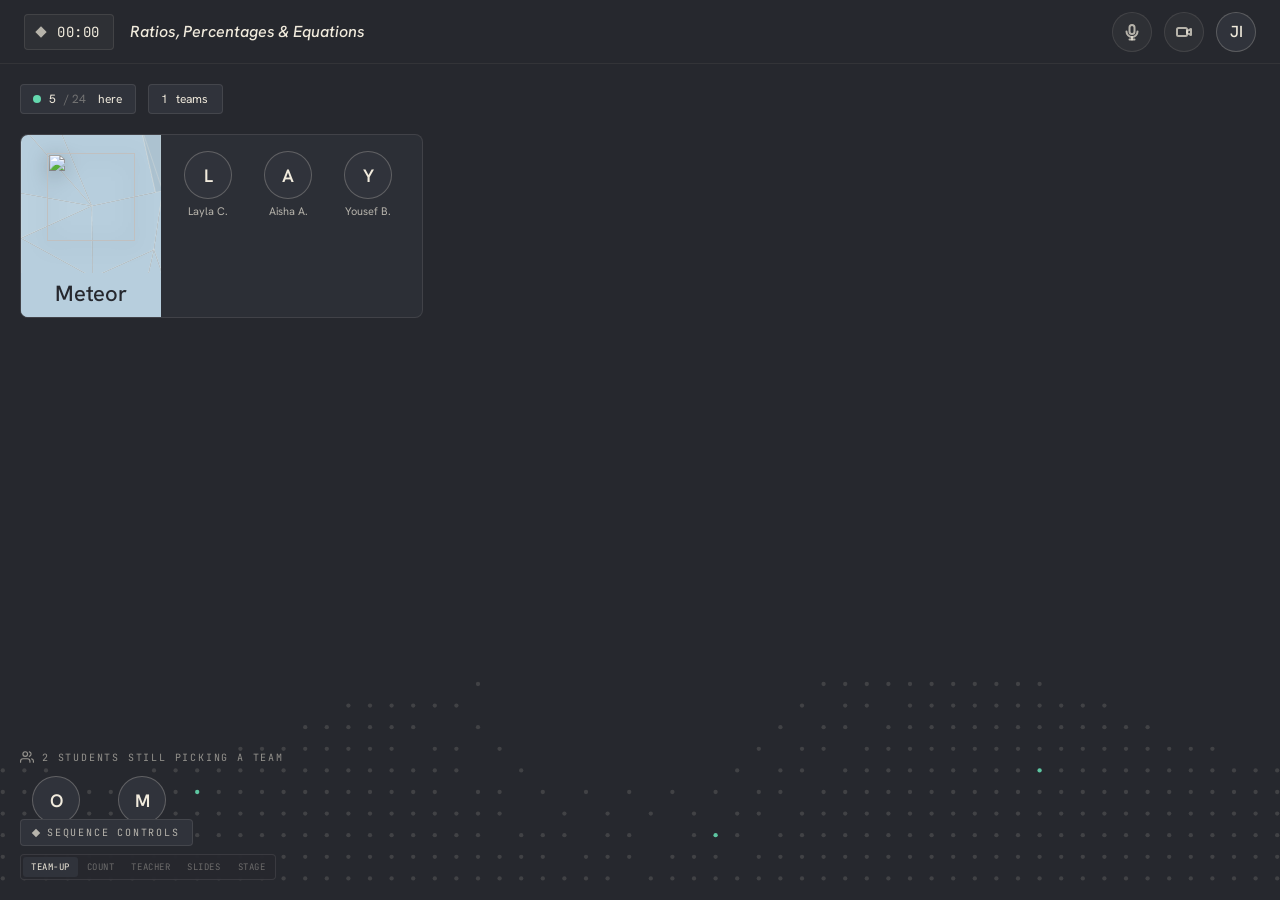
==== presenter-opening.html @ 03dff923 "Integrate Ji's presenter-opening prototype, fill frames with line-plan wireframes, trim to direction" ====
<!doctype html>
<html lang="en">
<head>
<meta charset="utf-8" />
<meta name="viewport" content="width=device-width,initial-scale=1" />
<title>Presenter Opening — The Empty Quarter</title>
<link rel="preconnect" href="https://fonts.googleapis.com">
<link rel="preconnect" href="https://fonts.gstatic.com" crossorigin>
<link href="https://fonts.googleapis.com/css2?family=Hanken+Grotesk:wght@300;400;500;600;700&family=JetBrains+Mono:wght@400;500;600&family=IBM+Plex+Sans+Arabic:wght@300;400;500;600&display=swap" rel="stylesheet">
<style>
  /* ──────────────────────────────────────────────────────────────────────
     CONTROL ATTRIBUTES — set on .app, all switchable via the control panel.

     SEQUENCE
       data-countdown   = mission | cinema | sands
       data-phase       = teamup | countdown | teacher | slides | stage
                          (teamup is the opener — once everyone has joined
                           it auto-advances to countdown after ~3.5s.
                           stage is opt-in only.)
       data-mode        = team | solo  (solo parked for now — no control;
                          attribute + code path retained)
       data-card-layout = row | stacked  (team card: icon+name on the left
                                          with members right-grid, or icon+name
                                          on top with members flex-wrapped below)
       data-duration    = 5 | 10 | 15   (countdown seconds)
       data-teacher-hold= 2 | 3 | 5     (seconds the teacher-solo is held —
                          fixed at the attribute default; control removed)
       data-sound       = on | off  (synthesized countdown ticks + arrival
                          chime — no audio assets)
       data-slide       = tag | band  (slide cover style — Figma 15868:748
                          corner-tag vs 15931:32630 saffron side band)
       data-card-style  = plain | crest  (team-up card: original sidebar vs
                          facet-banner crest in the team's family color)

     BACKGROUND — The Empty Quarter landscape directions (V2.2)
       data-bg-landscape= off | quiet | mural | pins
                          quiet — canonical ridge terrain, stroke-only cream
                                  on ink (the quiet line voice; Register's
                                  resolved countdown ground)
                          mural — the filled terrain artwork ramp, held to a
                                  low horizon band and dimmed
                          pins  — Pinboard horizon: a bounded pin field with
                                  the facade dissolve under center stage
       data-bg-khatam   = off | on  (single ceremonial ornament behind the
                          countdown numeral — rotates at 150s / 210s counter)
     ────────────────────────────────────────────────────────────────────── */

  /* ───── The Empty Quarter tokens — V2.2 (empty-quarter-visual-style_3) ───── */
  :root {
    /* ink surfaces — the presenter is always ink: the one dark, luminous
       object in a warm room */
    --bg: #26282E;          /* ink */
    --bg-sunken: #1F2126;
    --bg-raised: #2C2F36;   /* ink-2 */
    --bg-overlay: #30333B;  /* ink-3 */
    --paper-100: #F1EBDD;   /* plaster — reading surface */
    --fg: rgba(241, 235, 221, 1);          /* cream */
    --fg-muted: rgba(241, 235, 221, 0.70);
    --fg-subtle: rgba(241, 235, 221, 0.55);
    --fg-faint: rgba(241, 235, 221, 0.35);
    --border: rgba(241, 235, 221, 0.10);
    --border-strong: rgba(241, 235, 221, 0.22);
    --divider: rgba(241, 235, 221, 0.06);
    --hover-overlay: rgba(241, 235, 221, 0.04);
    --active-overlay: rgba(241, 235, 221, 0.08);
    /* semantic roles — per-surface stops (this file lives on ink) */
    --accent: #64D8AE;                       /* Action · Live — the only button color */
    --water: #7C99B4;                        /* Water · Progression — path travelled, current position */
    --teal: #5E8C7F;                         /* Intelligence — the intelligent layer speaking */
    --purple: #9D8CFF;                       /* AI voice — the tutor only */
    --signal: #BC5A37;                       /* terracotta — voice & hero surface */
    --signal-bright: #E8663A;                /* Heat · Signal (ember on ink) — the now-node */
    --signal-soft: rgba(232, 102, 58, 0.18);
    --signal-glow: rgba(232, 102, 58, 0.45);
    --danger: #c55a4e;
    --danger-soft: rgba(197, 90, 78, 0.10);
    --danger-border: rgba(197, 90, 78, 0.40);
    /* clay artwork ramp — pattern-intrinsic, used by the sands numeral */
    --sand-300: #CB7A50;
    --sand-200: #D2A47A;
    --sand-100: #DDC09A;
    --sp-2: 8px; --sp-3: 12px; --sp-4: 16px; --sp-5: 20px;
    --sp-6: 24px; --sp-7: 32px; --sp-8: 40px;
    --r-2: 4px; --r-3: 6px; --r-4: 8px; --r-pill: 999px;
    --font-sans: 'Hanken Grotesk', system-ui, sans-serif;
    --font-serif: 'Hanken Grotesk', system-ui, sans-serif;
    --font-mono: 'JetBrains Mono', ui-monospace, monospace;
    --font-arabic: 'IBM Plex Sans Arabic', sans-serif;
  }
  * { box-sizing: border-box; }
  html, body { height: 100%; }
  body {
    margin: 0; font-family: var(--font-sans);
    color: var(--fg); background: var(--bg-sunken);
    -webkit-font-smoothing: antialiased; overflow: hidden;
  }

  /* ───── App shell ───── */
  .app {
    height: 100vh;
    background: var(--bg);
    position: relative; overflow: hidden;
    display: grid; grid-template-rows: 64px 1fr;
  }

  /* ──────────────────────────────────────────────────────────────────────
     BACKDROP — The Empty Quarter terrain. Three proposed directions:
       quiet — canonical ridge terrain in the quiet line voice (stroke-only
               cream on ink). The Register's resolved countdown ground.
       mural — the filled terrain artwork ramp (cream → deep rust), held to
               a low horizon band and dimmed so content leads.
       pins  — Pinboard horizon: the dune silhouette drawn in pins, thinned
               under center stage by the facade dissolve (parity rings —
               no opacity fades, ever).
     All three obey the plateau rule: the bottom edge settles to an
     unbroken plane. Painted once by JS from the canonical algorithms.
     ────────────────────────────────────────────────────────────────────── */
  .terrain {
    position: absolute; left: 0; right: 0; bottom: 0;
    pointer-events: none; z-index: 0;
    display: none;
    transition: opacity 600ms ease;
  }
  .terrain svg { display: block; width: 100%; height: 100%; }
  .terrain--quiet { height: 42vh; opacity: 0.9; }
  .terrain--mural { height: 26vh; opacity: 0.55; }
  .terrain--pins  { height: 30vh; opacity: 0.9; }
  .app[data-bg-landscape="quiet"] .terrain--quiet,
  .app[data-bg-landscape="mural"] .terrain--mural,
  .app[data-bg-landscape="pins"]  .terrain--pins { display: block; }

  /* ── Khatam — the single ceremonial ornament ──
     Centered behind the countdown numeral. Ceremony is glacial: 150s per
     revolution, inner ring counter-rotating at 210s. At that speed it
     doesn't spin — it lives. Countdown phase only; never wallpaper.
     Mission keeps its own instrument ring, so the Khatam yields there. */
  .khatam {
    position: absolute; left: 50%; top: 50%;
    width: 88vh; height: 88vh;
    margin: -44vh 0 0 -44vh;
    pointer-events: none; z-index: 2;
    opacity: 0;
    transition: opacity 900ms ease;
  }
  .app[data-bg-khatam="off"] .khatam,
  .app[data-countdown="mission"] .khatam { display: none; }
  .app[data-bg-khatam="on"][data-phase="countdown"] .khatam { opacity: 1; }
  /* sands → teacher: the Khatam stays up while the numeral dissolves, so
     the ceremony frames the teacher's arrival before fading with slides */
  .app[data-bg-khatam="on"][data-countdown="sands"][data-phase="teacher"] .khatam { opacity: 1; }
  .khatam__outer, .khatam__inner {
    position: absolute; inset: 0;
    transform-origin: 50% 50%;
  }
  .khatam__outer { animation: khatam-turn 150s linear infinite; }
  .khatam__inner { animation: khatam-turn-ccw 210s linear infinite; }
  @keyframes khatam-turn     { from { transform: rotate(0deg); } to { transform: rotate(360deg); } }
  @keyframes khatam-turn-ccw { from { transform: rotate(0deg); } to { transform: rotate(-360deg); } }

  /* Terrain competes with the chat for attention in the slides phase —
     fade it out so the messages stay legible. */
  .app[data-phase="slides"] .terrain { opacity: 0; }

  /* ──────────────────────────────────────────────────────────────────────
     TOPBAR — appears only in the slides phase
     ────────────────────────────────────────────────────────────────────── */
  .topbar {
    position: relative; z-index: 4;
    display: flex; align-items: center; justify-content: space-between;
    padding: 0 var(--sp-6);
    border-bottom: 1px solid var(--divider);
    opacity: 0; pointer-events: none;
    transition: opacity 600ms ease 200ms;
  }
  .app[data-phase="slides"] .topbar { opacity: 1; pointer-events: auto; }
  .session-meta { display: flex; align-items: center; gap: var(--sp-4); }
  .time {
    display: flex; align-items: center; gap: var(--sp-3);
    padding: var(--sp-2) var(--sp-3);
    border: 1px solid var(--border); border-radius: var(--r-2);
    background: var(--hover-overlay);
  }
  .time__diamond {
    width: 8px; height: 8px; background: var(--fg-muted);
    transform: rotate(45deg);
  }
  .time__value {
    font-family: var(--font-mono); font-size: 14px; letter-spacing: 0.04em;
    color: var(--fg); font-variant-numeric: tabular-nums; min-width: 44px;
  }
  .session-title {
    font-family: var(--font-serif); font-size: 16px; font-weight: 500;
    color: var(--fg-muted); letter-spacing: -0.005em;
  }
  .session-title em { font-style: italic; color: var(--fg); margin-right: 4px; }
  .me-avatar {
    width: 40px; height: 40px; border-radius: 50%;
    background: var(--bg-overlay); display: inline-flex;
    align-items: center; justify-content: center;
    color: var(--fg); font-family: var(--font-serif);
    font-weight: 500; font-size: 16px;
    border: 1px solid var(--border-strong);
  }

  /* Top-right controls cluster — mic, cam, avatar */
  .controls { display: flex; align-items: center; gap: var(--sp-3); }
  .icon-btn {
    width: 40px; height: 40px;
    border-radius: var(--r-pill);
    border: 1px solid var(--border);
    background: var(--hover-overlay);
    color: var(--fg-muted);
    display: inline-flex; align-items: center; justify-content: center;
    cursor: pointer;
    transition: background 120ms ease, color 120ms ease,
                border-color 120ms ease, transform 120ms ease;
    position: relative;
  }
  .icon-btn:hover {
    background: var(--active-overlay);
    color: var(--fg);
    border-color: var(--border-strong);
  }
  .icon-btn:active { transform: translateY(0.5px); }
  /* Pressed = muted/camera-off — switch to danger palette and reveal the
     diagonal "strike" line drawn through the icon. */
  .icon-btn[aria-pressed="true"] {
    background: var(--signal-soft);
    border-color: rgba(232, 102, 58, 0.4);
    color: var(--signal-bright);
  }
  .icon-btn[aria-pressed="true"] .strike { display: block; }
  .strike { display: none; }

  /* ───── Main ───── */
  .main {
    position: relative; z-index: 3;
    min-height: 0; padding: var(--sp-5);
    display: flex; align-items: center; justify-content: center;
  }

  /* ──────────────────────────────────────────────────────────────────────
     COUNTDOWN — shared shell. Per-style sections show only when matching.
     ────────────────────────────────────────────────────────────────────── */
  .countdown {
    position: absolute; inset: 0; z-index: 3;
    display: none; /* enabled per style below */
    align-items: center; justify-content: center;
    transition: opacity 800ms ease, transform 800ms cubic-bezier(.4,0,.2,1);
  }
  .app[data-countdown="mission"]    .countdown.cd-mission,
  .app[data-countdown="cinema"]     .countdown.cd-cinema,
  .app[data-countdown="sands"]      .countdown.cd-sands {
    display: flex;
  }
  /* hide countdown layer entirely once we're past it */
  .app[data-phase="teacher"] .countdown,
  .app[data-phase="slides"] .countdown {
    opacity: 0; transform: scale(0.94); pointer-events: none;
  }

  /* ─── B · MISSION CONTROL ─── */
  .cd-mission { /* container is flex/center via base */ }
  .mc-strip {
    position: absolute; top: var(--sp-7); left: 50%;
    transform: translateX(-50%);
    display: flex; align-items: center; gap: 12px;
    padding: 8px 16px;
    border: 1px solid var(--border);
    border-radius: var(--r-2);
    background: rgba(38,40,46,0.6);
    color: var(--fg-muted);
  }
  .mc-strip__dot {
    width: 6px; height: 6px; border-radius: 50%;
    background: var(--accent);   /* Action · Live — the session is on air */
    box-shadow: 0 0 8px rgba(100, 216, 174, 0.35);
    animation: dot-pulse 1.4s ease-in-out infinite;
  }
  @keyframes dot-pulse { 0%,100% { opacity:.6 } 50% { opacity:1 } }
  /* Session title inside the strip — matches the slides-topbar style so
     identity reads the same in both moments. */
  .mc-strip__title {
    font-family: var(--font-serif);
    font-size: 14px; font-weight: 500;
    color: var(--fg-muted);
    letter-spacing: 0;
  }
  .mc-strip__title em {
    font-style: italic;
    color: var(--fg);
    margin-right: 4px;
  }
  .mc-ring-wrap { position: relative; width: 380px; height: 380px; }
  .mc-ring-bg, .mc-ring-fg { position: absolute; inset: 0; transform: rotate(-90deg); }
  .mc-ring-bg circle { fill: none; stroke: var(--border-strong); stroke-width: 1; }
  .mc-ring-fg circle {
    /* Water owns progression — the currency of ground covered */
    fill: none; stroke: var(--water);
    stroke-width: 1.5; stroke-linecap: butt;
    filter: drop-shadow(0 0 4px rgba(124, 153, 180, 0.35));
    transition: stroke-dashoffset 1s linear;
  }
  .mc-ticks { position: absolute; inset: 0; }
  .mc-ticks line { stroke: var(--fg-faint); stroke-width: 1; }
  .mc-ticks line.is-lit { stroke: var(--water); filter: drop-shadow(0 0 3px rgba(124, 153, 180, 0.35)); }
  .mc-number {
    position: absolute; inset: 0;
    display: flex; flex-direction: column;
    align-items: center; justify-content: center;
  }
  .mc-number__digit {
    /* Display type is heavy — painted-on-the-wall weight, cropped tight */
    font-family: var(--font-sans); font-weight: 800;
    font-size: 150px; line-height: 1;
    color: var(--fg); font-variant-numeric: tabular-nums;
    letter-spacing: -0.04em;
  }
  .mc-number__digit.is-ticking { animation: mc-flick 220ms ease-out; }
  /* Ticks settle (§07): the digit arrives at scale .94 → 1 with a soft
     ease — weight landing, not bouncing. */
  @keyframes mc-flick {
    0%   { opacity: 0.35; transform: scale(0.94); }
    100% { opacity: 1;    transform: scale(1); }
  }
  .mc-number__unit {
    font-family: var(--font-mono); font-size: 11px;
    letter-spacing: 0.32em; text-transform: uppercase;
    color: var(--fg-subtle); margin-top: 8px;
  }
  .mc-readout {
    position: absolute;
    font-family: var(--font-mono); font-size: 11px;
    letter-spacing: 0.20em; text-transform: uppercase;
    color: var(--fg-faint);
    display: flex; flex-direction: column; gap: 6px;
  }
  .mc-readout__value { color: var(--fg-muted); }
  .mc-readout--tl { top: 90px; left: 56px; }
  .mc-readout--tr { top: 90px; right: 56px; text-align: right; align-items: flex-end; }
  .mc-readout--bl { bottom: 56px; left: 56px; }
  .mc-readout--br { bottom: 56px; right: 56px; text-align: right; align-items: flex-end; }
  .mc-cross {
    position: absolute; inset: 0; pointer-events: none;
    background-image:
      linear-gradient(to right, transparent calc(50% - 0.5px), rgba(241,235,221,0.04) calc(50% - 0.5px), rgba(241,235,221,0.04) calc(50% + 0.5px), transparent calc(50% + 0.5px)),
      linear-gradient(to bottom, transparent calc(50% - 0.5px), rgba(241,235,221,0.04) calc(50% - 0.5px), rgba(241,235,221,0.04) calc(50% + 0.5px), transparent calc(50% + 0.5px));
  }
  .mc-scanlines {
    position: absolute; inset: 0; pointer-events: none;
    background-image: repeating-linear-gradient(
      to bottom, transparent 0, transparent 2px,
      rgba(241,235,221,0.018) 2px, rgba(241,235,221,0.018) 3px);
  }

  /* ─── C · CINEMATIC ─── */
  .cd-cinema { /* base */ }

  /* Label sits at the top of the viewport, above the giant numeric.
     Position: absolute keeps it from displacing the centered .cin-stage.
     Larger type than the Sands labels because the cinema mode has
     dimmed everything else — the eye needs a bigger anchor up top. */
  .cin-label {
    position: absolute; top: 11vh; left: 50%;
    transform: translateX(-50%);
    display: flex; flex-direction: column; align-items: center; gap: 14px;
    z-index: 4;
    pointer-events: none;
    text-align: center;
  }
  .cin-label__ar {
    font-family: var(--font-arabic);
    font-size: 30px; font-weight: 600;
    color: var(--fg-muted);
    direction: rtl;
    letter-spacing: 0;
    text-shadow: 0 0 32px rgba(241,235,221,0.18);
  }
  .cin-label__en {
    font-family: var(--font-mono);
    font-size: 14px; font-weight: 400;
    text-transform: uppercase;
    letter-spacing: 0.4em;
    color: var(--fg-subtle);
    /* trim trailing letter-spacing so the centering reads true */
    padding-left: 0.4em;
  }

  .cin-stage {
    position: relative;
    width: 60vh; height: 60vh;
    display: flex; align-items: center; justify-content: center;
  }
  .cin-digit {
    position: absolute;
    /* Display type is heavy (700–800), cropped tight. Cream, not heat —
       the warmth belongs to the terrain behind it. */
    font-family: var(--font-sans); font-weight: 800;
    font-size: 52vh; line-height: 1;
    color: var(--fg);  /* warm cream on ink */
    font-variant-numeric: tabular-nums;
    letter-spacing: -0.03em;
    text-shadow: 0 0 48px rgba(241,235,221,0.16);
    will-change: transform, opacity;
  }
  /* Outgoing exits faster than incoming arrives, so the new digit doesn't
     fight the ghost of the previous one. Outgoing clears in ~280ms; the
     entering digit takes ~800ms to fully bloom in. */
  .cin-digit.is-entering { animation: cin-in 800ms cubic-bezier(.16, .8, .24, 1) backwards; }
  .cin-digit.is-leaving  { animation: cin-out 280ms cubic-bezier(.4, 0, .8, .4) forwards; }
  /* Ticks settle (§07): .94 → 1 with a soft ease — weight landing, not
     bouncing. Hold invisible for the first 18% so the outgoing digit has
     time to drop out cleanly. */
  @keyframes cin-in {
    0%   { opacity: 0; transform: scale(0.94); }
    18%  { opacity: 0; }
    60%  { opacity: 1; }
    100% { opacity: 1; transform: scale(1); }
  }
  @keyframes cin-out {
    0%   { opacity: 1; transform: scale(1); }
    100% { opacity: 0; transform: scale(1.03); filter: blur(2px); }
  }
  .cin-underline {
    position: absolute; bottom: 8vh; left: 50%;
    transform: translateX(-50%);
    width: 56px; height: 2px;
    background: rgba(241,235,221,0.75);
    box-shadow: 0 0 16px rgba(241,235,221,0.25);
    opacity: 0;
    animation: under-in 900ms ease 400ms forwards;
  }
  @keyframes under-in {
    from { opacity: 0; width: 0; }
    to   { opacity: 1; width: 56px; }
  }
  .cin-horizon {
    position: absolute;
    left: 50%; bottom: 18vh; transform: translateX(-50%);
    width: 12%; height: 1px;
    background: linear-gradient(to right,
      transparent 0%, rgba(241,235,221,0.5) 50%, transparent 100%);
    box-shadow: 0 0 24px rgba(241,235,221,0.2);
    opacity: 0;
  }
  /* Vignette + dimmed backdrop active only in cinematic mode */
  .vignette {
    position: absolute; inset: 0; z-index: 2; pointer-events: none;
    background: radial-gradient(ellipse at center,
      transparent 30%, rgba(31, 33, 38, 0.45) 65%, rgba(31, 33, 38, 0.85) 100%);
    opacity: 0; transition: opacity 800ms ease;
  }
  /* Countdown dimming — the numeral must never fight a bright landscape.
     The quiet line terrain IS the resolved countdown ground (Register),
     so it holds; the louder directions step back. */
  .app[data-phase="countdown"] .vignette        { opacity: 1; }
  .app[data-phase="countdown"] .terrain--mural  { opacity: 0.3; }
  /* pinboard is never faded — pins are full-strength or absent; the
     vignette alone quiets the field during the countdown */
  /* The faint horizon shimmer is a cinema-only flourish, so keep its
     reveal scoped to the cinema style. */
  .app[data-countdown="cinema"][data-phase="countdown"] .cin-horizon { opacity: 1; }

  /* ─── D · DRIFTING SANDS ─── */
  .cd-sands { flex-direction: column; gap: var(--sp-6); }
  .sands-label { display: flex; flex-direction: column; align-items: center; gap: 6px; }
  .sands-label__ar {
    font-family: var(--font-arabic); font-size: 18px; font-weight: 600;
    color: var(--sand-200); direction: rtl;
    text-shadow: 0 0 16px rgba(210,164,122,0.3);
  }
  .sands-label__en {
    font-family: var(--font-mono); font-size: 11px;
    letter-spacing: 0.32em; text-transform: uppercase; color: var(--fg-faint);
  }
  .sands-numeral {
    position: relative;
    width: 520px; height: 420px;
    display: flex; align-items: center; justify-content: center;
  }
  .sands-numeral svg {
    position: absolute; inset: 0;
    width: 100%; height: 100%;
    overflow: visible;
  }
  .sands-numeral text {
    font-family: var(--font-serif); font-weight: 800;
    font-size: 350px;
    fill: url(#sand-fill);
    filter: url(#sand-grain);
    text-anchor: middle; dominant-baseline: central;
    letter-spacing: -0.04em;
  }
  .sands-numeral::before {
    content: '';
    position: absolute; inset: -80px;
    border-radius: 50%;
    background: radial-gradient(circle,
      rgba(210,164,122,0.22) 0%, rgba(203,122,80,0.10) 35%, transparent 70%);
    pointer-events: none;
    animation: sands-halo 5s ease-in-out infinite;
  }
  @keyframes sands-halo {
    0%,100% { opacity: 0.65; transform: scale(0.96); }
    50%     { opacity: 1;   transform: scale(1.04); }
  }
  .sands-numeral .num-in,
  .sands-numeral .num-out {
    transition: transform 700ms cubic-bezier(.16,.8,.24,1),
                opacity 700ms ease, filter 700ms ease;
  }
  .sands-numeral .num-out {
    transform: translateX(60px) scale(1.05);
    opacity: 0;
    filter: blur(8px) saturate(1.2);
  }
  .sands-numeral .num-in.is-incoming {
    transform: translateX(-60px) scale(0.95);
    opacity: 0;
    filter: blur(8px) saturate(0.8);
  }
  .sands-streaks { display: flex; flex-direction: column; gap: 8px; align-items: center; }
  .sands-streak {
    width: 0; height: 1px;
    background: linear-gradient(to right,
      transparent 0%, rgba(210,164,122,0.5) 30%, rgba(241,235,221,0.8) 50%,
      rgba(210,164,122,0.5) 70%, transparent 100%);
    transition: width 600ms cubic-bezier(.2,.7,.3,1), opacity 600ms ease;
  }
  .sands-streak.is-active { opacity: 1; }
  .sands-streak[data-row="0"].is-active { width: 220px; }
  .sands-streak[data-row="1"].is-active { width: 160px; opacity: 0.6; }
  .sands-streak[data-row="2"].is-active { width: 100px; opacity: 0.35; }
  /* Route grammar: diamond = waypoint; fill is a state, never a style.
     The route is drawn in water and only water; green appears exactly
     once — at arrival. */
  .sands-marks { display: flex; gap: 14px; margin-top: 6px; }
  .sands-mark {
    width: 7px; height: 7px;
    transform: rotate(45deg);
    background: transparent;
    border: 1px solid rgba(241,235,221,0.35);
    transition: background 320ms ease, border-color 320ms ease;
  }
  .sands-mark.is-filled {
    background: var(--water);
    border-color: var(--water);
  }
  .sands-mark.is-arrival {
    background: var(--accent);
    border-color: var(--accent);
  }
  /* Ambient grain canvas — visible only in sands mode */
  .grain-canvas {
    position: absolute; inset: 0; z-index: 1;
    pointer-events: none;
    opacity: 0; transition: opacity 600ms ease;
  }
  .app[data-countdown="sands"][data-phase="countdown"] .grain-canvas { opacity: 1; }

  /* ──────────────────────────────────────────────────────────────────────
     TEACHER SOLO — same across all styles
     ────────────────────────────────────────────────────────────────────── */
  .teacher-solo {
    /* Lift --size up so .teacher-label can reference it for absolute
       positioning below the circle. */
    --size: 380px;
    position: absolute; inset: 0; z-index: 2;
    display: flex;
    align-items: center; justify-content: center;
    /* Previously: flex-direction: column; gap: var(--sp-7);
       That centered the WHOLE column (circle + gap + label) as a unit,
       which put the circle's center ~37px above viewport center. Mission's
       ring sits exactly at viewport center, so the morph had a visible
       jump. Now the circle is the only flex item being centered;
       the label is absolutely positioned below it (see .teacher-label). */
    opacity: 0; transform: scale(0.88);
    transition: opacity 700ms cubic-bezier(.4,0,.2,1),
                transform 900ms cubic-bezier(.34,1.56,.64,1);
    pointer-events: none;
  }
  .app[data-phase="teacher"] .teacher-solo {
    opacity: 1; transform: scale(1); pointer-events: auto;
  }
  .app[data-phase="slides"] .teacher-solo {
    opacity: 0; transform: scale(1.05);
  }
  .teacher-circle {
    /* --size now cascades from .teacher-solo so .teacher-label can use it. */
    position: relative;
    width: var(--size); height: var(--size);
    border-radius: 50%;
    background-image: url('assets/teacher-ali.jpg.png');
    background-size: cover; background-position: center;
    box-shadow: 0 0 0 1.5px rgba(241,235,221,0.20),
                0 12px 32px rgba(0,0,0,0.45),
                0 0 80px rgba(100,216,174,0.10);
  }
  .teacher-circle::before {
    content: '';
    position: absolute; inset: -8px;
    border-radius: 50%;
    border: 1.5px solid rgba(100,216,174,0.5);
    box-shadow: 0 0 28px rgba(100,216,174,0.25);
    animation: rim-breath 3s ease-in-out infinite;
  }
  @keyframes rim-breath {
    0%,100% { transform: scale(0.985); opacity: 0.85; }
    50%     { transform: scale(1.02);  opacity: 1; }
  }
  /* Anchored to viewport center + circle radius + 32px gap so the label
     always sits directly below the circle, regardless of label height.
     This keeps the circle itself precisely at viewport center for the
     mission morph. */
  .teacher-label {
    position: absolute;
    left: 50%;
    top: calc(50% + var(--size) / 2 + 32px);
    transform: translateX(-50%);
    display: flex; flex-direction: column;
    align-items: center; gap: 4px;
  }
  .teacher-label__name {
    font-family: var(--font-serif); font-size: 30px; font-weight: 500;
    color: var(--fg); letter-spacing: -0.015em;
  }
  .teacher-label__sub {
    font-family: var(--font-mono); font-size: 11px;
    letter-spacing: 0.28em; text-transform: uppercase;
    color: var(--fg-subtle);
  }

  /* ── Sands morph — the countdown layer holds at scale 1 while the
     numeral blurs up and out exactly where the teacher circle lands;
     label, streaks and marks drop away faster. With the Khatam holding
     (above), the handoff reads as one continuous ceremony. ── */
  .app[data-countdown="sands"][data-phase="teacher"] .countdown {
    transform: scale(1);
  }
  .app[data-countdown="sands"][data-phase="teacher"] .sands-numeral svg {
    opacity: 0;
    transform: scale(1.12);
    filter: blur(10px);
    transition: opacity 420ms ease, transform 700ms ease, filter 700ms ease;
  }
  .app[data-countdown="sands"][data-phase="teacher"] .sands-numeral::before {
    opacity: 0;
    transition: opacity 500ms ease;
  }
  .app[data-countdown="sands"][data-phase="teacher"] .sands-label,
  .app[data-countdown="sands"][data-phase="teacher"] .sands-streaks,
  .app[data-countdown="sands"][data-phase="teacher"] .sands-marks {
    opacity: 0;
    transition: opacity 350ms ease;
  }

  /* ──────────────────────────────────────────────────────────────────────
     COUNTDOWN → TEACHER MORPH  (mission only)

     The other variants (cinema, sands) have no ring geometry to hand
     off to the teacher circle, so they keep the default crossfade —
     countdown scales down to 0.94, teacher scales up from 0.88.

     Mission renders a circle in the same position as the teacher circle.
     The morph keeps that circle "in place" through the transition:
     instead of the countdown shrinking and the teacher growing past it,
     the countdown's ring brightens to green (arrival — the route grammar
     completing), its decorations drift outward and dissolve, and the
     teacher circle enters at a scale matching the ring so the outline
     appears continuous across the handoff.

     Timing is ~800ms total, matching the existing transition contract so
     no JS scheduling needs to change.
     ────────────────────────────────────────────────────────────────────── */

  /* Override: don't shrink mission as it exits — the ring stays put
     while its contents disperse. */
  .app[data-countdown="mission"][data-phase="teacher"] .countdown {
    transform: scale(1);  /* override the default scale(0.94) shrink */
  }

  /* ── Mission morph ── */
  /* Decorations (corner readouts, strip, cross, scanlines, ticks) drift
     outward and fade faster than the parent's 800ms. */
  .app[data-countdown="mission"][data-phase="teacher"] .mc-readout,
  .app[data-countdown="mission"][data-phase="teacher"] .mc-strip,
  .app[data-countdown="mission"][data-phase="teacher"] .mc-cross,
  .app[data-countdown="mission"][data-phase="teacher"] .mc-scanlines,
  .app[data-countdown="mission"][data-phase="teacher"] .mc-ticks {
    opacity: 0;
    transform: scale(1.06);
    transition: opacity 400ms ease, transform 700ms cubic-bezier(.4,0,.2,1);
  }
  /* Digit dissolves — scale up + blur as it fades. */
  .app[data-countdown="mission"][data-phase="teacher"] .mc-number__digit,
  .app[data-countdown="mission"][data-phase="teacher"] .mc-number__unit {
    opacity: 0;
    transform: scale(1.15);
    filter: blur(8px);
    transition: opacity 360ms ease, transform 600ms ease, filter 600ms ease;
  }
  /* Progress ring + base ring: brighten to green — arrival, the route
     grammar completing — then they fade with the parent. */
  .app[data-countdown="mission"][data-phase="teacher"] .mc-ring-fg circle {
    stroke: var(--accent);
    filter: drop-shadow(0 0 10px rgba(100, 216, 174, 0.3));
    transition: stroke 280ms ease, filter 280ms ease;
  }
  .app[data-countdown="mission"][data-phase="teacher"] .mc-ring-bg circle {
    stroke: var(--accent);
    transition: stroke 280ms ease;
  }
  /* Mission's ring is already 380px — same as teacher. Teacher enters at
     scale 1 (no scale animation) so the outline lands exactly on the
     mission ring's outline as it fades. Only opacity animates. */
  .app[data-countdown="mission"] .teacher-solo {
    transform: scale(1);
  }
  .app[data-countdown="mission"][data-phase="teacher"] .teacher-solo {
    transform: scale(1);
  }

  /* ──────────────────────────────────────────────────────────────────────
     STAGE VIEW — teacher + classroom cameras as a centered cluster.
     Opt-in only: reached by clicking "Stage" in the Skip-to control.
     Never entered by the auto-sequence (countdown → teacher → slides).
     ────────────────────────────────────────────────────────────────────── */
  .stage-view {
    position: absolute; inset: 0; z-index: 3;
    display: flex; align-items: center; justify-content: center;
    padding: var(--sp-5);
    opacity: 0; transform: scale(0.96);
    transition: opacity 700ms cubic-bezier(.4,0,.2,1),
                transform 700ms cubic-bezier(.34,1.56,.64,1);
    pointer-events: none;
  }
  .app[data-phase="stage"] .stage-view {
    opacity: 1; transform: scale(1); pointer-events: auto;
  }
  /* hide all other phase layers while stage is up */
  .app[data-phase="stage"] .teacher-solo,
  .app[data-phase="stage"] .slide-area,
  .app[data-phase="stage"] .countdown { opacity: 0; pointer-events: none; }
  .app[data-phase="stage"] .topbar { opacity: 1; pointer-events: auto; }

  /* big teacher circle on the left + 2x2 classroom grid, centered as a unit */
  .stage-cluster {
    display: flex; align-items: center;
    gap: 80px; /* sp-11, generous breathing */
    position: relative;
  }
  .classrooms-grid {
    display: grid;
    grid-template-columns: repeat(2, auto);
    gap: var(--sp-7) var(--sp-8);
  }

  /* member = teacher or classroom camera tile */
  .member {
    display: flex; flex-direction: column;
    align-items: center; gap: var(--sp-4);
  }
  .member--teacher { gap: var(--sp-6); }
  .member__circle {
    --member-size: 170px;
    position: relative;
    width: var(--member-size); height: var(--member-size);
    border-radius: 50%;
    flex-shrink: 0;
  }
  .member--teacher .member__circle   { --member-size: 360px; }
  .member--classroom .member__circle { --member-size: 170px; }

  .member__photo {
    position: absolute; inset: 0;
    border-radius: inherit;
    background-size: cover; background-position: center;
    box-shadow: 0 0 0 1.5px rgba(241,235,221,0.20),
                0 12px 32px rgba(0,0,0,0.45);
    z-index: 1;
  }
  .member--classroom .member__photo {
    box-shadow: 0 0 0 1px rgba(241,235,221,0.18),
                0 8px 20px rgba(0,0,0,0.4);
  }

  /* dashed gray rim — closed transmission (default on classrooms) */
  .member__circle::before {
    content: '';
    position: absolute; inset: -5%;
    border-radius: 50%;
    border: 1.5px dashed rgba(241,235,221,0.32);
    pointer-events: none;
    z-index: 0;
  }
  /* teacher reuses the rim-breath animation from .teacher-circle::before */
  .member--teacher .member__circle::before {
    border: 1.5px solid rgba(100,216,174,0.5);
    box-shadow: 0 0 28px rgba(100,216,174,0.25);
    animation: rim-breath 3s ease-in-out infinite;
  }
  /* a classroom taking the floor — the green voice ring (Action · Live) */
  .member--classroom.is-speaking .member__circle::before {
    border-style: solid;
    border-color: rgba(100,216,174,0.5);
    box-shadow: 0 0 28px rgba(100,216,174,0.25);
    animation: rim-breath 3s ease-in-out infinite;
  }
  .member--classroom.is-speaking .member__name { color: var(--accent); }
  .member__circle::before,
  .member__name { transition: color 400ms ease, border-color 400ms ease, box-shadow 400ms ease; }


  /* mute pip — small dark circle bottom-right */
  .member__mute {
    position: absolute;
    right: 4%; bottom: 4%;
    width: 30px; height: 30px;
    background: rgba(38,40,46,0.85);
    border-radius: 50%;
    border: 1px solid var(--border-strong);
    display: inline-flex; align-items: center; justify-content: center;
    color: var(--signal-bright);   /* mute is Heat's job — Heat is not danger */
    z-index: 2;
  }
  .member__mute svg { width: 60%; height: 60%; }

  .member__label { text-align: center; line-height: 1.2; color: var(--fg); }
  .member__name {
    font-family: var(--font-sans);
    font-size: 14px; font-weight: 600;
    letter-spacing: -0.005em;
  }
  .member--teacher .member__name {
    font-family: var(--font-serif);
    font-size: 24px; font-weight: 500;
    letter-spacing: -0.01em;
  }
  .member--classroom .member__name { font-size: 13px; }
  .member__sub {
    font-family: var(--font-mono);
    font-size: 11px;
    text-transform: uppercase;
    letter-spacing: 0.28em;
    color: var(--fg-subtle);
    margin-top: 4px;
  }
  .member--classroom .member__sub { display: none; }

  /* ──────────────────────────────────────────────────────────────────────
     TEAM-UP VIEW — lobby phase before countdown.
       data-mode = team | solo  (default: team)
       data-demo-state = 1..5   (cycles through empty → all-teamed → solo)
     Per-team accent comes from data-team on the card; brand color tokens
     are introduced below since the rest of presenter-opening only ships
     accent / signal / danger.
     ────────────────────────────────────────────────────────────────────── */
  /* Decorative families (§01) — light/core steps on ink; assignments are
     stable (a team keeps its family everywhere). Orange and violet are
     deliberately absent: Heat and the AI own those hues. */
  :root {
    --team-cloud:     #B7CEDD;  /* Sky · light */
    --team-crystal:   #D3B4C4;  /* Plum · light */
    --team-fire:      #C98A87;  /* Rose · core */
    --team-lightning: #EFD9A0;  /* Saffron · light */
    --team-rainstorm: #86A7BE;  /* Sky · core */
    --team-tornado:   #C6CCAA;  /* Sage · light */
    --team-tsunami:   #9FAA7D;  /* Sage · core */
    --team-volcano:   #E7B9B4;  /* Rose · light */
  }

  .teamup-view {
    position: absolute; inset: 0; z-index: 2;
    display: flex; flex-direction: column;
    padding: var(--sp-5);
    gap: var(--sp-5);
    opacity: 0;
    transition: opacity 500ms cubic-bezier(.4,0,.2,1);
    pointer-events: none;
  }
  .app[data-phase="teamup"] .teamup-view {
    opacity: 1; pointer-events: auto;
  }
  /* hide other phase layers while team-up is up */
  .app[data-phase="teamup"] .teacher-solo,
  .app[data-phase="teamup"] .slide-area,
  .app[data-phase="teamup"] .countdown,
  .app[data-phase="teamup"] .stage-view { opacity: 0; pointer-events: none; }
  .app[data-phase="teamup"] .topbar { opacity: 1; pointer-events: auto; }

  /* ── Top status row: count chips ─────────────────────────────────────── */
  .teamup__counts {
    display: flex; gap: var(--sp-3);
    align-items: center;
    flex-shrink: 0;
  }
  .count-chip {
    display: inline-flex; align-items: center; gap: 8px;
    height: 30px;
    padding: 0 14px 0 12px;
    border-radius: var(--r-2);   /* chips are 3–4, not pills */
    background: var(--bg-overlay);
    border: 1px solid var(--border);
    font-family: var(--font-sans);
    font-size: 12px;
    color: var(--fg);
    letter-spacing: -0.005em;
  }
  .count-chip__dot {
    width: 8px; height: 8px; border-radius: 50%;
    background: var(--accent);
  }
  .count-chip--students .count-chip__dot { background: var(--accent); }  /* arrived = live */
  .count-chip--teams    .count-chip__dot { background: var(--water); }   /* formed = progression */
  .count-chip__total {
    color: var(--fg-faint);
    font-feature-settings: 'tnum';
    margin-right: 4px;
  }

  /* ── Team grid ───────────────────────────────────────────────────────── */
  .teamup__body {
    flex: 1; min-height: 0; position: relative;
    display: flex; flex-direction: column;
    gap: var(--sp-4);
  }
  /* 3 columns max, 2 rows max for up to 6 teams. Cards stretch responsively
     to fill the available width but cap at 540px each (the width that fits
     6 member pills in a single row, so we don't need to budget for wrap on
     wide viewports). On narrower screens minmax allows the row to grow if
     members need to wrap, instead of clipping. */
  .team-grid {
    flex: 1; min-height: 0; overflow: hidden;
    display: grid;
    gap: var(--sp-4);
    grid-template-columns: repeat(3, 1fr);
    grid-auto-rows: minmax(184px, auto);
    /* Cap each card around the width that snugly wraps its content
       (sidebar 120 + gap 12 + members ~232 + padding 40 ≈ 404, plus a
       little headroom). */
    max-width: calc(440px * 3 + var(--sp-4) * 2);
    align-content: flex-start;
    justify-content: start;
  }

  /* ── Empty state ─────────────────────────────────────────────────────── */
  .team-grid--empty {
    display: flex; align-items: center; justify-content: center;
    color: var(--fg-faint);
    font-family: var(--font-serif); font-style: italic;
    font-size: 18px;
    background-image: radial-gradient(ellipse at 50% 50%, var(--border) 1px, transparent 1px);
    background-size: 24px 24px;
    background-position: 0 0;
    border-radius: var(--r-4);
    opacity: 0.85;
  }

  /* ── Team card — left/right layout ───────────────────────────────────────
     Left sidebar holds the team icon + name + count; right area holds the
     member avatars in a 3-column grid. */
  .team-card {
    position: relative;
    background: var(--bg-raised);
    border: 1px solid var(--border);
    border-radius: var(--r-4);
    padding: var(--sp-4) var(--sp-5);
    overflow: hidden;
    display: flex; flex-direction: row;
    gap: var(--sp-3);
    align-items: stretch;
    min-height: 0;
  }
  /* per-team accent strip at top */
  .team-card::before {
    content: ''; position: absolute;
    top: 0; left: 0; right: 0; height: 2px;
    background: var(--team-color, var(--accent));
    opacity: 0.85;
  }
  /* surveyor's tick on top-right — anchors the card to "ground" */
  .team-card::after {
    content: ''; position: absolute;
    top: -1px; right: -1px;
    width: 10px; height: 10px;
    border-top: 1px solid var(--team-color, var(--accent));
    border-right: 1px solid var(--team-color, var(--accent));
    opacity: 0.5;
    border-top-right-radius: var(--r-4);
  }

  .team-card__sidebar {
    position: relative;
    flex: 0 0 auto;
    width: 120px;
    display: flex; flex-direction: column;
    gap: var(--sp-2);
    /* Horizontally centered stack — icon and name line up to the same
       midline. */
    align-items: center;
    text-align: center;
    /* Top-aligned so the icon shares a baseline with the first row of
       members on the right — no drift as more rows of members appear. */
    justify-content: flex-start;
    border-radius: 6px;
    overflow: hidden;
  }
  /* facet-banner crest — painted per team by teamBannerSVG() */
  .team-card__banner {
    display: none;
    position: absolute; inset: 0;
    width: 100%; height: 100%;
  }
  .app[data-card-style="crest"] .team-card__banner { display: block; }
  /* the band bleeds to the card's edges — no inset, no rounded plate;
     the card's own overflow:hidden clips it to the outer radius, so it
     reads as an endless surface the icon sits on */
  .app[data-card-style="crest"] .team-card { padding: 0; gap: 0; }
  .app[data-card-style="crest"] .team-card__sidebar {
    width: 140px;
    border-radius: 0;
    padding: 18px 10px;
  }
  .app[data-card-style="crest"] .team-card__members {
    margin: 16px 20px 16px 14px;
  }
  .app[data-card-style="crest"][data-card-layout="stacked"] .team-card__sidebar {
    padding: 12px 16px;
  }
  .app[data-card-style="crest"] .team-card__icon {
    position: relative;
    width: 88px; height: 88px;
    filter: drop-shadow(0 4px 10px rgba(0,0,0,.25));
  }
  /* "Don't set text directly on the lattice — use a plain band."
     The name sits on a flat strip of the team's family color, pinned to
     the crest's bottom edge. */
  .app[data-card-style="crest"] .team-card__name {
    position: relative;
    color: #26282E;
    align-self: stretch;
    max-width: none;
    margin: auto -10px -18px;
    padding: 9px 8px 11px;
    background: var(--team-color, #C6CCAA);
  }
  .app[data-card-style="crest"][data-card-layout="stacked"] .team-card__name {
    align-self: center;
    margin: 0;
    padding: 6px 12px;
    border-radius: 4px;
  }
  /* the crest carries the color — accent strip + surveyor tick retire */
  .app[data-card-style="crest"] .team-card::before,
  .app[data-card-style="crest"] .team-card::after { display: none; }
  .team-card__icon {
    width: 76px; height: 76px;
    flex-shrink: 0;
    object-fit: contain;
    margin-bottom: 6px;
  }
  .team-card__name {
    font-family: var(--font-serif);
    font-size: 22px;
    font-weight: 500;
    color: var(--fg);
    letter-spacing: -0.01em;
    line-height: 1.1;
    max-width: 100%;
    text-overflow: ellipsis; overflow: hidden; white-space: nowrap;
  }

  /* ── Stacked layout — icon + name on top, members flex-wrapped below ───
     Engaged via [data-card-layout="stacked"] on .app */
  .app[data-card-layout="stacked"] .team-card {
    flex-direction: column;
    gap: var(--sp-3);
  }
  .app[data-card-layout="stacked"] .team-card__sidebar {
    width: auto;
    flex-direction: row;
    align-items: center;
    text-align: left;
    gap: 12px;
    justify-content: flex-start;
  }
  .app[data-card-layout="stacked"] .team-card__icon {
    width: 36px; height: 36px;
    margin-bottom: 0;
  }
  .app[data-card-layout="stacked"] .team-card__name {
    flex: 1;
    font-size: 22px;
  }
  .app[data-card-layout="stacked"] .team-card__members {
    display: flex; flex-wrap: wrap;
    grid-template-columns: none;
    gap: var(--sp-2) var(--sp-3);
    align-content: flex-start;
    justify-content: flex-start;
  }

  .team-card__members {
    flex: 1; min-width: 0; min-height: 0;
    display: grid;
    /* Fixed pill-width columns + center the whole grid in the available
       space, so pills sit close together as one tight cluster regardless
       of card width (instead of spreading via 1fr). */
    grid-template-columns: repeat(3, 72px);
    gap: var(--sp-2) 8px;
    align-content: start;
    justify-content: center;
    overflow: hidden;
  }
  .member-pill {
    display: flex; flex-direction: column;
    align-items: center; gap: 6px;
    min-width: 0;
    max-width: 72px;
  }
  /* Neutral white avatar — team identity is already carried by the card's
     accent strip + icon + count, so the member circles stay calm. */
  .member-pill__circle {
    width: 48px; height: 48px;
    border-radius: 50%;
    background: var(--bg-overlay);
    border: 1.5px solid color-mix(in srgb, var(--fg) 25%, transparent);
    display: inline-flex; align-items: center; justify-content: center;
    font-family: var(--font-sans);
    font-size: 18px; font-weight: 600;
    color: var(--fg);
    letter-spacing: 0.02em;
    flex-shrink: 0;
  }
  .member-pill__name {
    font-family: var(--font-sans);
    font-size: 11px;
    color: var(--fg-muted);
    line-height: 1.2;
    text-align: center;
    text-overflow: ellipsis; overflow: hidden; white-space: nowrap;
    max-width: 72px;
  }

  /* ── Still-picking strip — no panel: the waiting students float
     directly over the pin field at the bottom of the screen. The label
     keeps the ember voice (Heat owns urgency) as a small map annotation. */
  .teamup__picking {
    flex-shrink: 0;
    background: transparent;
    border: none;
    padding: var(--sp-3) 0;
    display: flex; flex-direction: column;
    gap: var(--sp-3);
    overflow: hidden;
    /* Lock the height so the grid doesn't jump as pills come and go
       (label + one row of 48px avatar pills with names) */
    height: 142px;
  }
  .teamup__picking-label {
    display: flex; align-items: center; gap: 8px;
    font-family: var(--font-mono);
    font-size: 10px;
    letter-spacing: 0.18em;
    text-transform: uppercase;
    color: var(--fg-subtle);
  }
  .teamup__picking-label svg {
    width: 14px; height: 14px;
    color: var(--fg-subtle);
  }
  /* same cell rhythm as the card member grid (72px pills), a touch
     looser since they sit on the open pin field */
  .teamup__picking-list {
    display: flex; flex-wrap: nowrap;
    gap: 14px;
    overflow: hidden;
    min-width: 0;
  }
  /* same grammar as the member pills on the cards: 48px circle with the
     name beneath — just floating on the pin field instead of boxed */
  .picking-pill {
    display: inline-flex; flex-direction: column; align-items: center;
    gap: 6px;
    padding: 0;
    background: transparent;
    border: none;
    font-family: var(--font-sans);
    font-size: 11px;
    font-weight: 400;
    color: var(--fg-muted);
    letter-spacing: -0.005em;
    white-space: nowrap;
    width: 72px;
    overflow: hidden; text-overflow: ellipsis;
    flex-shrink: 0;
    transition: color 280ms ease, opacity 280ms ease;
  }
  .picking-pill__circle {
    width: 48px; height: 48px;
    border-radius: 50%;
    background: var(--bg-overlay);
    border: 1.5px solid color-mix(in srgb, var(--fg) 25%, transparent);
    display: inline-flex; align-items: center; justify-content: center;
    font-family: var(--font-sans);
    font-size: 18px; font-weight: 600;
    color: var(--fg);
    flex-shrink: 0;
    transition: background-color 280ms ease, border-color 280ms ease,
                border-style 0ms ease 280ms, color 280ms ease;
  }
  /* "Not yet joined the session" — solid gray outline (muted) so they read
     as background info rather than action items. Promoted to ember styling
     once the student arrives. */
  .picking-pill.is-absent {
    background: transparent;
    border: none;
    color: var(--fg-faint);
    opacity: 0.6;
  }
  .picking-pill.is-absent .picking-pill__circle {
    background: transparent;
    border: 1.5px dashed color-mix(in srgb, var(--fg) 25%, transparent);
    color: var(--fg-faint);
  }

  /* ── Empty state messaging ───────────────────────────────────────────── */
  .teamup__empty-msg {
    color: var(--fg-faint);
    font-family: var(--font-serif);
    font-style: italic;
    font-size: 16px;
    text-align: center;
    padding: var(--sp-5);
  }

  /* ── Entrance animations — cascade in as the lobby fills ────────────── */
  @keyframes teamup-pop {
    0%   { opacity: 0; transform: translateY(8px) scale(0.96); }
    100% { opacity: 1; transform: translateY(0)   scale(1); }
  }
  .team-card {
    animation: teamup-pop 420ms cubic-bezier(.34, 1.46, .64, 1) both;
    animation-delay: calc(var(--i, 0) * 70ms);
  }
  .member-pill {
    animation: teamup-pop 300ms cubic-bezier(.34, 1.46, .64, 1) both;
    animation-delay: calc(var(--i, 0) * 28ms + 180ms);
  }
  .picking-pill {
    animation: teamup-pop 260ms cubic-bezier(.34, 1.46, .64, 1) both;
    animation-delay: calc(var(--i, 0) * 22ms);
  }
  .attendee {
    animation: teamup-pop 240ms cubic-bezier(.34, 1.46, .64, 1) both;
    animation-delay: calc(var(--i, 0) * 10ms);
  }
  /* Picking strip slides + fades in/out as it appears or empties */
  .teamup__picking {
    transition: opacity 380ms ease, max-height 460ms ease, padding 380ms ease,
                border-color 380ms ease;
    overflow: hidden;
  }
  .teamup__picking.is-empty {
    opacity: 0;
    max-height: 0;
    padding-top: 0; padding-bottom: 0;
    border-color: transparent;
    pointer-events: none;
  }
  /* Empty-state grid fades when scenario flips to having teams */
  .team-grid {
    transition: opacity 280ms ease;
  }

  /* ── Solo mode: attendance grid ──────────────────────────────────────── */
  .app[data-mode="solo"] .team-grid,
  .app[data-mode="solo"] .teamup__picking { display: none; }
  .app:not([data-mode="solo"]) .attendance-grid { display: none; }

  .attendance-grid {
    flex: 1; min-height: 0;
    display: grid;
    grid-template-columns: repeat(auto-fit, minmax(96px, 1fr));
    gap: var(--sp-3) var(--sp-2);
    align-content: flex-start;
    overflow-y: auto;
    padding-right: var(--sp-3);
  }
  .attendee {
    display: flex; flex-direction: column;
    align-items: center; gap: 6px;
    min-width: 0;
  }
  .attendee__circle {
    width: 52px; height: 52px;
    border-radius: 50%;
    background: color-mix(in srgb, var(--accent) 14%, transparent);
    border: 1px solid color-mix(in srgb, var(--accent) 35%, transparent);
    display: inline-flex; align-items: center; justify-content: center;
    font-family: var(--font-sans);
    font-size: 18px; font-weight: 600;
    color: var(--accent);
    letter-spacing: 0.02em;
  }
  .attendee__name {
    font-family: var(--font-sans);
    font-size: 12px;
    color: var(--fg-muted);
    text-align: center;
    line-height: 1.2;
    max-width: 88px;
    text-overflow: ellipsis; overflow: hidden; white-space: nowrap;
  }

  /* ──────────────────────────────────────────────────────────────────────
     SLIDE VIEW — same across all styles
     ────────────────────────────────────────────────────────────────────── */
  .slide-area {
    position: absolute; inset: 0; z-index: 1;
    padding: var(--sp-5);
    display: grid;
    grid-template-columns: minmax(0,1fr) 320px;
    /* Lock the row to the available height — otherwise the chat list grows
       the row vertically and shoves the slide canvas downward as messages
       arrive. minmax(0, 1fr) lets children opt into internal scrolling. */
    grid-template-rows: minmax(0, 1fr);
    gap: var(--sp-5);
    opacity: 0; transform: scale(0.96);
    transition: opacity 700ms ease 200ms, transform 700ms ease 200ms;
    pointer-events: none;
  }
  .app[data-phase="slides"] .slide-area {
    opacity: 1; transform: scale(1); pointer-events: auto;
  }
  .app[data-phase="slides"] .main { padding-top: var(--sp-5); }
  .stage-wrap {
    display: flex; align-items: center; justify-content: center;
    min-width: 0; min-height: 0; overflow: hidden;
  }
  .stage {
    position: relative; aspect-ratio: 16/9;
    width: 100%; max-width: 100%; max-height: 100%;
    border-radius: var(--r-4);
    background: var(--signal); overflow: hidden;
    box-shadow: inset 0 0 0 1px rgba(38,40,46,0.10),
                0 1px 0 rgba(241,235,221,0.04),
                0 8px 32px rgba(0,0,0,0.35);
    /* container units let the 1920×1080 Figma cover scale with the stage */
    container-type: size;
  }
  /* ── Slide cover — "EQ · Chemistry · Focus + balance"
     (Figma aNBtu6DNlGsgvdSFfUI83T · 15868:748). Terracotta hero surface
     dressed with the Khatam texture — the sanctioned use of terracotta on
     ink screens. All sizes in cqw/cqh (design px ÷ 19.2 / ÷ 10.8). ── */
  .slide-khatam {
    position: absolute; inset: 0;
    width: 100%; height: 100%;
    display: block;
  }
  .slide-icon {
    position: absolute; left: 3.9cqw; top: 50%;
    width: 29cqw; height: auto;
    transform: translateY(-50%);
  }
  .slide-cover-title {
    position: absolute; right: 5.2cqw; top: 29cqh;
    width: 60cqw; margin: 0;
    font-family: var(--font-arabic);
    font-weight: 700;
    font-size: 6.25cqw; line-height: 1.12;
    letter-spacing: -0.02em;
    color: #F1EBDD;
    text-align: right; direction: rtl;
  }
  .slide-tag {
    position: absolute; right: 5.2cqw; top: 8.9cqh;
    width: 13cqw; height: auto;
  }
  .slide-logo {
    position: absolute; right: 3.33cqw; bottom: 2cqh;
    display: flex; align-items: center; gap: 0.6cqw;
  }
  .slide-logo__mark {
    width: 4.2cqw; height: 1.92cqw;
    display: block;
  }
  .slide-logo__tracks {
    font-family: var(--font-sans);
    font-size: 0.85cqw;
    color: rgba(241,235,221,0.55);
  }
  /* slide style switch — tag (15868:748) vs band (15931:32630) */
  .app[data-slide="band"] .slide-v1 { display: none; }
  .app[data-slide="tag"]  .slide-v2 { display: none; }
  .slide-band {
    position: absolute; left: 0; top: 0; bottom: 0;
    width: 12.5cqw;
    background: #DDBA62;   /* Saffron — Chemistry's decorative family */
  }
  .slide-band-name {
    position: absolute; left: 6.25cqw; top: 19cqh;
    margin: 0;
    transform: translate(-50%, -50%) rotate(-90deg);
    font-family: var(--font-arabic); font-weight: 700;
    font-size: 6.25cqw; line-height: 1;
    color: #BC5A37;
    white-space: nowrap;
  }
  .slide-icon--mono {
    position: absolute; left: 2.2cqw; bottom: 10cqh;
    width: 21.7cqw; height: auto;
  }
  .sidebar {
    display: flex; flex-direction: column; gap: var(--sp-4);
    /* min-height:0 lets the inner flex children (chat) actually shrink and
       hand the overflow to .messages — without it, the flex column inflates
       to fit its content and pushes everything around it. */
    min-height: 0;
  }
  /* Focus tile — coral signal MOVES between the tile (classroom speaking)
     and the teacher PiP (teacher speaking), keyed off data-speaker on
     .focus. Rim is drawn with an INSET box-shadow (not border) — that way
     it renders cleanly inside the rounded corners; using `border` here
     produced a 1px clipping artifact at the bottom-right where the photo
     background and the border didn't anti-alias to the same curve. */
  .focus {
    position: relative; border-radius: var(--r-4);
    overflow: hidden; aspect-ratio: 16/9;
    background-image: url('assets/classroom-a.jpg');
    background-size: cover; background-position: center;
    box-shadow: inset 0 0 0 1px var(--border);  /* near-invisible default rim */
    transition: box-shadow 600ms ease;
  }
  /* Classroom is speaking → green voice ring (Action · Live). Both INSET
     (the rim itself) and OUTER (the soft glow halo) shadows animate
     together. Heat never marks speech — it owns mute. */
  .focus[data-speaker="classroom"] {
    animation: focus-speak-breath 3s ease-in-out infinite;
  }
  @keyframes focus-speak-breath {
    0%, 100% {
      box-shadow: inset 0 0 0 1px rgba(100,216,174,0.5),
                  0 0 0 1px rgba(100,216,174,0.16),
                  0 0 18px rgba(100,216,174,0.18);
    }
    50% {
      box-shadow: inset 0 0 0 1.5px rgba(100,216,174,0.8),
                  0 0 0 1.5px rgba(100,216,174,0.35),
                  0 0 32px rgba(100,216,174,0.35);
    }
  }
  .focus__overlay {
    position: absolute; inset: 0;
    background: linear-gradient(to top, rgba(38,40,46,0.88) 0%, rgba(38,40,46,0) 50%);
  }
  /* Teacher PiP — top-left. Default chrome is a neutral chalk frame;
     when teacher is speaker, a coral box-shadow breath takes over. */
  .focus__pip {
    position: absolute; top: var(--sp-3); left: var(--sp-3);
    width: 56px; height: 56px; border-radius: var(--r-3);
    background: center/cover no-repeat url('assets/teacher-ali.jpg.png');
    background-position: center 20%;
    box-shadow: 0 0 0 1.5px rgba(241,235,221,0.30),
                0 4px 12px rgba(0,0,0,0.4);
    transition: box-shadow 600ms ease;
  }
  .focus[data-speaker="teacher"] .focus__pip {
    animation: pip-speak-breath 3s ease-in-out infinite;
  }
  @keyframes pip-speak-breath {
    0%, 100% {
      box-shadow: 0 0 0 1.5px rgba(100,216,174,0.45),
                  0 0 10px rgba(100,216,174,0.16),
                  0 4px 12px rgba(0,0,0,0.4);
    }
    50% {
      box-shadow: 0 0 0 2.5px rgba(100,216,174,0.8),
                  0 0 22px rgba(100,216,174,0.35),
                  0 4px 12px rgba(0,0,0,0.4);
    }
  }
  .focus__label {
    position: absolute; left: var(--sp-3); bottom: var(--sp-3); color: var(--fg);
  }
  .focus__name { font-family: var(--font-serif); font-size: 16px; }
  .focus__sub  { font-family: var(--font-mono); font-size: 11px;
    letter-spacing: 0.22em; text-transform: uppercase; color: var(--fg-subtle); }

  /* ── Stage roster — avatar + name underneath, evenly spaced ── */
  .roster {
    display: flex; align-items: flex-start; justify-content: space-between;
    gap: var(--sp-2); padding: var(--sp-3) var(--sp-2);
    border-top: 1px solid var(--divider);
    border-bottom: 1px solid var(--divider);
  }
  .roster__item {
    display: flex; flex-direction: column; align-items: center; gap: 6px;
    flex: 1; min-width: 0;
    cursor: pointer;
    transition: opacity 200ms ease;
  }
  .roster__avatar {
    width: 40px; height: 40px;
    border-radius: 50%;
    background-color: var(--bg-overlay);
    background-size: 70% 70%;
    background-position: center;
    background-repeat: no-repeat;
    border: 1px solid var(--border-strong);
    transition: box-shadow 200ms ease, border-color 200ms ease;
  }
  .roster__name {
    font-family: var(--font-sans);
    font-size: 11px; font-weight: 400;
    color: var(--fg-subtle);
    text-align: center;
    white-space: nowrap;
    overflow: hidden; text-overflow: ellipsis;
    max-width: 100%;
    transition: color 200ms ease;
  }
  .roster__item.is-speaking .roster__name {
    color: var(--accent); font-weight: 600;
  }
  .roster__item.is-speaking .roster__avatar {
    border-color: rgba(100,216,174,0.5);
    box-shadow: 0 0 14px rgba(100,216,174,0.3);
  }

  /* ── Class chat — heading + flowing message cards ── */
  .chat {
    display: flex; flex-direction: column;
    min-height: 0; flex: 1;
  }
  .chat__head {
    display: flex; align-items: center; justify-content: space-between;
    padding: var(--sp-3) var(--sp-1) var(--sp-3);
  }
  .chat__title {
    font-family: var(--font-mono); font-size: 11px;
    text-transform: uppercase; letter-spacing: 0.22em;
    color: var(--fg-faint);
  }
  .messages {
    overflow-y: auto; overflow-x: hidden;
    display: flex; flex-direction: column;
    gap: var(--sp-3);
    padding: var(--sp-3) var(--sp-1) var(--sp-4);
    scrollbar-width: thin;
    scrollbar-color: var(--border) transparent;
  }
  .messages::-webkit-scrollbar { width: 6px; }
  .messages::-webkit-scrollbar-thumb { background: var(--border); border-radius: 3px; }
  .messages::-webkit-scrollbar-thumb:hover { background: var(--border-strong); }

  /* Message card — dark rounded rectangle, avatar + body */
  .msg {
    display: flex; gap: var(--sp-3);
    align-items: flex-start;
    padding: var(--sp-3) var(--sp-3);
    background: var(--hover-overlay);
    border: 1px solid transparent;
    border-radius: var(--r-4);
    transition: background 200ms ease, border-color 200ms ease;
    /* Fresh-message arrival animation */
    animation: msg-in 320ms cubic-bezier(.16,.8,.24,1) backwards;
  }
  .msg.is-fresh { border-color: rgba(100,216,174,0.18); }
  @keyframes msg-in {
    from { opacity: 0; transform: translateY(8px); }
    to   { opacity: 1; transform: translateY(0); }
  }
  .msg__avatar {
    width: 32px; height: 32px;
    border-radius: 50%;
    background-color: var(--bg-overlay);
    background-size: 70% 70%;
    background-position: center;
    background-repeat: no-repeat;
    flex-shrink: 0;
    border: 1px solid var(--border-strong);
  }
  .msg__body { min-width: 0; flex: 1; }
  .msg__name {
    font-family: var(--font-sans);
    font-size: 13px; font-weight: 600;
    color: var(--fg);
    letter-spacing: -0.005em;
    margin-bottom: 3px;
    display: flex; align-items: center; gap: 6px;
  }
  .msg__time {
    margin-left: auto;
    font-family: var(--font-mono);
    font-size: 9px;
    color: var(--fg-faint);
    letter-spacing: 0.06em;
    font-weight: 400;
    display: flex; align-items: center; gap: 6px;
  }
  /* Tiny green pin next to "just now" marks a brand-new message — the
     live/arrival grammar — fades after a beat */
  .msg__fresh-dot {
    width: 5px; height: 5px;
    border-radius: 50%;
    background: var(--accent);
    box-shadow: 0 0 6px rgba(100,216,174,0.4);
    opacity: 0;
    transition: opacity 400ms ease;
  }
  .msg.is-fresh .msg__fresh-dot { opacity: 1; }
  .msg__text {
    font-family: var(--font-sans);
    font-size: 13px; line-height: 1.5;
    color: var(--fg-muted);
    word-wrap: break-word;
  }

  /* ──────────────────────────────────────────────────────────────────────
     CONTROL PANEL — bottom-left, collapsible (mirrors presenter-screen.html)
     ────────────────────────────────────────────────────────────────────── */
  .controls-panel {
    position: fixed;
    bottom: var(--sp-5); left: var(--sp-5);
    z-index: 100;
    font-family: var(--font-mono);
    color: var(--fg);
    min-width: 260px;
  }
  .cp-handle {
    display: inline-flex; align-items: center; gap: var(--sp-2);
    padding: 6px 12px;
    background: var(--bg-overlay);
    border: 1px solid var(--border);
    border-radius: var(--r-2);
    color: var(--fg-muted);
    font-family: var(--font-mono); font-size: 10px;
    text-transform: uppercase; letter-spacing: 0.18em;
    cursor: pointer;
    transition: color 160ms ease, background 160ms ease;
  }
  .cp-handle:hover { color: var(--fg); background: var(--bg-raised); }
  .cp-diamond { width: 6px; height: 6px; background: var(--fg-muted); transform: rotate(45deg); }
  .cp-quick { margin-top: var(--sp-2); }
  .cp-quick .cp-tabs {
    background: rgba(38,40,46,0.92);
    backdrop-filter: blur(12px);
    -webkit-backdrop-filter: blur(12px);
  }
  .cp-panel {
    display: none;
    margin-top: var(--sp-2);
    padding: var(--sp-3) var(--sp-4);
    background: rgba(38,40,46,0.92);
    backdrop-filter: blur(12px);
    -webkit-backdrop-filter: blur(12px);
    border: 1px solid var(--border);
    border-radius: var(--r-3);
    box-shadow: 0 8px 32px rgba(0,0,0,0.45);
    max-height: 80vh; overflow: auto;
  }
  .controls-panel.is-open .cp-panel { display: block; }
  .cp-section {
    text-transform: uppercase; letter-spacing: 0.22em;
    font-size: 9px; color: var(--fg-faint);
    margin: var(--sp-3) 0 var(--sp-2);
    padding-bottom: 4px;
    border-bottom: 1px solid var(--divider);
  }
  .cp-section:first-child { margin-top: 0; }
  .cp-row {
    display: flex; align-items: center; justify-content: space-between;
    gap: var(--sp-3); padding: 4px 0;
    font-size: 11px; color: var(--fg-muted);
  }
  .cp-row--stack { flex-direction: column; align-items: stretch; gap: 8px; }
  .cp-row--stack > span { font-size: 11px; color: var(--fg-faint); }
  .cp-tabs {
    display: inline-flex;
    border: 1px solid var(--border);
    border-radius: var(--r-2);
    background: var(--hover-overlay);
    padding: 2px;
    gap: 1px;
  }
  .cp-tabs button {
    padding: 4px 8px;
    border: none; background: transparent;
    color: var(--fg-faint);
    font-family: var(--font-mono); font-size: 9px;
    text-transform: uppercase; letter-spacing: 0.06em;
    cursor: pointer; border-radius: 3px;
    transition: background 160ms ease, color 160ms ease;
    min-width: 26px;
  }
  .cp-tabs button:hover { color: var(--fg-muted); }
  .cp-tabs button.is-active {
    background: var(--bg-overlay); color: var(--fg);
  }
  .cp-tabs--grid {
    display: grid; grid-template-columns: repeat(4, 1fr);
    gap: 3px; width: 100%;
  }
  .cp-tabs--grid-3 {
    display: grid; grid-template-columns: repeat(3, 1fr);
    gap: 3px; width: 100%;
  }
  .cp-tabs--grid button,
  .cp-tabs--grid-3 button { min-width: 0; padding: 6px 4px; font-size: 10px; }
  .cp-actions { display: flex; gap: var(--sp-2); margin-top: var(--sp-3); }
  .cp-btn {
    flex: 1;
    padding: 8px 10px;
    background: var(--hover-overlay);
    border: 1px solid var(--border);
    border-radius: var(--r-2);
    color: var(--fg-muted);
    font-family: var(--font-mono); font-size: 10px;
    letter-spacing: 0.18em; text-transform: uppercase;
    cursor: pointer;
    transition: color 160ms ease, background 160ms ease, border-color 160ms ease;
  }
  .cp-btn:hover { color: var(--fg); background: var(--active-overlay); border-color: var(--border-strong); }
  .cp-btn--primary {
    color: var(--accent);
    border-color: rgba(100,216,174,0.4);
  }
  .cp-btn--primary:hover {
    background: rgba(100,216,174,0.08);
    color: var(--accent);
  }
</style>
</head>
<body>

<div class="app" id="app"
     data-countdown="sands"
     data-slide="band"
     data-card-style="crest"
     data-phase="teamup"
     data-mode="team"
     data-card-layout="row"
     data-duration="10"
     data-teacher-hold="5"
     data-sound="on"
     data-bg-landscape="pins"
     data-bg-khatam="on">

  <!-- ── Backdrop: The Empty Quarter terrain — painted by JS from the
       canonical algorithms (empty-quarter-main). Three directions,
       switchable in the control panel. ── -->
  <div class="terrain terrain--quiet" aria-hidden="true">
    <svg id="terrainQuiet" viewBox="0 0 1440 420" preserveAspectRatio="xMidYMax slice"></svg>
  </div>
  <div class="terrain terrain--mural" aria-hidden="true">
    <svg id="terrainMural" viewBox="0 0 1440 260" preserveAspectRatio="xMidYMax slice"></svg>
  </div>
  <div class="terrain terrain--pins" aria-hidden="true">
    <svg id="terrainPins" viewBox="0 0 1440 300" preserveAspectRatio="xMidYMax slice"></svg>
  </div>

  <!-- ── Khatam — the single ceremonial ornament behind the countdown.
       Canonical square + diamond interlock, line only, never filled. ── -->
  <div class="khatam" aria-hidden="true">
    <svg class="khatam__outer" viewBox="-100 -100 200 200">
      <g fill="none" stroke="#F1EBDD" stroke-opacity=".11" stroke-width=".45">
        <rect x="-52" y="-52" width="104" height="104"/>
        <polygon points="0,-73.5 73.5,0 0,73.5 -73.5,0"/>
      </g>
    </svg>
    <svg class="khatam__inner" viewBox="-100 -100 200 200">
      <g fill="none" stroke="#F1EBDD" stroke-opacity=".07" stroke-width=".32">
        <rect x="-30" y="-30" width="60" height="60"/>
        <polygon points="0,-42.4 42.4,0 0,42.4 -42.4,0"/>
      </g>
    </svg>
  </div>

  <!-- Ambient grain canvas — visible only in sands mode -->
  <canvas class="grain-canvas" id="grain"></canvas>

  <!-- Vignette — cinematic only -->
  <div class="vignette" aria-hidden="true"></div>

  <!-- ── Topbar (visible in slides phase only) ── -->
  <header class="topbar">
    <div class="session-meta">
      <div class="time">
        <span class="time__diamond" aria-hidden="true"></span>
        <span class="time__value" id="timer">00:00</span>
      </div>
      <span class="session-title"><em>Ratios, Percentages &amp; Equations</em></span>
    </div>

    <div class="controls">
      <!-- Mic — pressed = muted. The diagonal "strike" line is hidden by
           default; the [aria-pressed="true"] state reveals it. -->
      <button class="icon-btn" id="mic" aria-pressed="false"
              aria-label="Toggle microphone" data-tip="Mute">
        <svg width="18" height="18" viewBox="0 0 18 18" fill="none"
             stroke="currentColor" stroke-width="2"
             stroke-linecap="round" stroke-linejoin="round">
          <rect x="6.5" y="2" width="5" height="9" rx="2.5"/>
          <path d="M3.5 8.5a5.5 5.5 0 0 0 11 0"/>
          <line x1="9" y1="14" x2="9" y2="16.5"/>
          <line x1="6.5" y1="16.5" x2="11.5" y2="16.5"/>
          <line class="strike" x1="2.5" y1="2.5" x2="15.5" y2="15.5"/>
        </svg>
      </button>

      <!-- Camera — pressed = video off. Same strike treatment as mic. -->
      <button class="icon-btn" id="cam" aria-pressed="false"
              aria-label="Toggle camera" data-tip="Stop video">
        <svg width="18" height="18" viewBox="0 0 18 18" fill="none"
             stroke="currentColor" stroke-width="2"
             stroke-linecap="round" stroke-linejoin="round">
          <rect x="2" y="5" width="10" height="8" rx="1.5"/>
          <path d="M12 8.2 16 6v6l-4-2.2z"/>
          <line class="strike" x1="2.5" y1="2.5" x2="15.5" y2="15.5"/>
        </svg>
      </button>

      <div class="me-avatar" title="You" aria-label="Your profile">JI</div>
    </div>
  </header>

  <!-- ── Main ── -->
  <main class="main">

    <!-- Shared SVG defs (sand-grain filter + gradient) — used by sands countdown -->
    <svg width="0" height="0" aria-hidden="true" style="position:absolute;">
      <defs>
        <filter id="sand-grain" x="-20%" y="-20%" width="140%" height="140%">
          <feTurbulence type="fractalNoise" baseFrequency="0.7" numOctaves="2" seed="3" result="noise"/>
          <feDisplacementMap in="SourceGraphic" in2="noise" scale="3"/>
        </filter>
        <linearGradient id="sand-fill" x1="0" x2="0" y1="0" y2="1">
          <stop offset="0%"   stop-color="#DDC09A"/>
          <stop offset="45%"  stop-color="#CB7A50"/>
          <stop offset="100%" stop-color="#BC5A37"/>
        </linearGradient>
      </defs>
    </svg>

    <!-- ── Countdown B — Mission Control ── -->
    <div class="countdown cd-mission">
      <div class="mc-cross" aria-hidden="true"></div>
      <div class="mc-scanlines" aria-hidden="true"></div>

      <div class="mc-strip">
        <span class="mc-strip__dot"></span>
        <span class="mc-strip__title"><em>Ratios, Percentages &amp; Equations</em></span>
      </div>

      <div class="mc-readout mc-readout--tl">
        <div>Session</div><div class="mc-readout__value">MATH · RATIOS · % · EQ</div>
        <div>Channel</div><div class="mc-readout__value">Live · Studio 04</div>
      </div>
      <div class="mc-readout mc-readout--tr">
        <div>Viewers</div><div class="mc-readout__value" id="mcViewers">000 102</div>
        <div>Classrooms</div><div class="mc-readout__value">02 active · 02 standby</div>
      </div>
      <div class="mc-readout mc-readout--bl">
        <div>Presenter</div><div class="mc-readout__value">Sara Al-Otaibi</div>
      </div>
      <div class="mc-readout mc-readout--br">
        <div>Stream</div><div class="mc-readout__value">1080p · 30fps · OK</div>
      </div>

      <div class="mc-ring-wrap">
        <svg class="mc-ring-bg" viewBox="0 0 200 200" aria-hidden="true">
          <circle cx="100" cy="100" r="92"/>
        </svg>
        <svg class="mc-ring-fg" viewBox="0 0 200 200" aria-hidden="true">
          <circle id="mcRing" cx="100" cy="100" r="92"
                  stroke-dasharray="578.05" stroke-dashoffset="0"/>
        </svg>
        <svg class="mc-ticks" viewBox="0 0 200 200" aria-hidden="true" id="mcTicks"></svg>
        <div class="mc-number">
          <div class="mc-number__digit" id="mcDigit">10</div>
          <div class="mc-number__unit">Seconds to live</div>
        </div>
      </div>
    </div>

    <!-- ── Countdown C — Cinematic ── -->
    <div class="countdown cd-cinema">
      <!-- Bilingual label sits up top, away from the massive numeric in the
           middle of the stage. Same wording as Sands / Grain for continuity. -->
      <div class="cin-label">
        <div class="cin-label__en">Class begins in</div>
      </div>
      <div class="cin-horizon" id="cinHorizon"></div>
      <div class="cin-stage" id="cinStage"></div>
      <div class="cin-underline"></div>
    </div>

    <!-- ── Countdown D — Drifting Sands ── -->
    <div class="countdown cd-sands">
      <div class="sands-label">
        <div class="sands-label__en">Class begins in</div>
      </div>
      <div class="sands-numeral" id="sandsNumeral">
        <svg class="num-in" viewBox="0 0 520 420" preserveAspectRatio="xMidYMid meet">
          <text x="260" y="210">10</text>
        </svg>
      </div>
      <div class="sands-streaks" id="sandsStreaks">
        <div class="sands-streak" data-row="0"></div>
        <div class="sands-streak" data-row="1"></div>
        <div class="sands-streak" data-row="2"></div>
      </div>
      <div class="sands-marks" id="sandsMarks" aria-hidden="true"></div>
    </div>

    <!-- ── Teacher solo ── -->
    <div class="teacher-solo">
      <div class="teacher-circle"></div>
      <div class="teacher-label">
        <div class="teacher-label__name">Sara Al-Otaibi</div>
        <div class="teacher-label__sub">Teacher · Live</div>
      </div>
    </div>

    <!-- ── Team-up view (lobby before countdown) — populated by renderTeamup() ── -->
    <div class="teamup-view" aria-label="Team-up lobby">
      <div class="teamup__counts">
        <span class="count-chip count-chip--students" id="tuStudents">
          <span class="count-chip__dot"></span>
          <span id="tuStudentsN">0</span><span class="count-chip__total"> / 24</span> here
        </span>
        <span class="count-chip count-chip--teams" id="tuTeams">
          <span id="tuTeamsN">0</span> teams
        </span>
      </div>

      <div class="teamup__body">
        <!-- Team mode: grid -->
        <div class="team-grid" id="tuGrid" data-teams="0"></div>
        <!-- Solo mode: attendance grid -->
        <div class="attendance-grid" id="tuAttendance"></div>
        <!-- Bottom strip: students still picking a team -->
        <div class="teamup__picking" id="tuPicking" hidden>
          <div class="teamup__picking-label">
            <svg viewBox="0 0 24 24" fill="none" stroke="currentColor" stroke-width="2" stroke-linecap="round" stroke-linejoin="round"><path d="M17 21v-2a4 4 0 0 0-4-4H5a4 4 0 0 0-4 4v2"/><circle cx="9" cy="7" r="4"/><path d="M23 21v-2a4 4 0 0 0-3-3.87"/><path d="M16 3.13a4 4 0 0 1 0 7.75"/></svg>
            <span id="tuPickingLabel">0 students still picking a team</span>
          </div>
          <div class="teamup__picking-list" id="tuPickingList"></div>
        </div>
      </div>
    </div>

    <!-- ── Slide view ── -->
    <div class="slide-area">
      <div class="stage-wrap">
        <section class="stage" aria-label="Slide — Chemistry cover">
          <!-- Khatam texture — canonical square+diamond tile, tone-on-tone
               deep rust on terracotta (line only, never filled) -->
          <svg class="slide-khatam" viewBox="0 0 1920 1080" preserveAspectRatio="xMidYMid slice" aria-hidden="true">
            <defs>
              <pattern id="slide-oct" width="160" height="160" patternUnits="userSpaceOnUse">
                <g fill="none" stroke="#96431F" stroke-opacity=".33" stroke-width="1.4">
                  <rect x="23.3" y="23.3" width="113.4" height="113.4"/>
                  <polygon points="80,0 160,80 80,160 0,80"/>
                </g>
              </pattern>
            </defs>
            <rect width="1920" height="1080" fill="url(#slide-oct)"/>
          </svg>

          <!-- Style B (band) — saffron side band with the rotated subject
               name; the mark re-voiced in deep rust at bottom-left -->
          <div class="slide-band slide-v2" aria-hidden="true"></div>
          <p class="slide-band-name slide-v2" dir="rtl" lang="ar">كيمياء</p>
          <svg class="slide-icon--mono slide-v2" viewBox="0 0 175 156" aria-hidden="true">
            <path d="M56.5 66.7V97.3L83 112.7L109.5 97.3V66.7L83 51.4L56.5 66.7Z" fill="#96431F"/>
            <path d="M130.9 91.2V116.4L152.7 129L174.5 116.4V91.2L152.7 78.6L130.9 91.2Z" fill="#96431F"/>
            <path d="M113.4 12.6V37.8L135.3 50.4L157.1 37.8V12.6L135.3 0L113.4 12.6Z" fill="#96431F"/>
            <path d="M0 117.4V142.6L21.8 155.2L43.6 142.6V117.4L21.8 104.8L0 117.4Z" fill="#96431F"/>
            <path d="M130.1 37.6C131.3 37.4 131.9 39.2 130.6 39.5C113.1 43.2 98.5 53.2 88 67.5C87.1 68.7 85.1 67.6 85.9 66.3C96.1 51.4 112.4 41.1 130.1 37.6ZM64.9 89.5C49.7 94.5 36 104.7 27.6 118.4C26.8 119.7 28.8 120.8 29.6 119.6C38.5 106.5 50.3 96.7 65.4 91.6C66.8 91.1 66.2 89.1 64.9 89.5ZM95.4 82.6C104.9 95.5 119.2 104.9 135.2 107.2C136.7 107.4 137.4 105.1 135.8 104.8C120.3 101.9 106.8 94.1 97.4 81.4C96.5 80.3 94.5 81.4 95.4 82.6Z" fill="#F1EBDD"/>
          </svg>

          <!-- Style A (tag) — the illustrative mark (hexagon chain), saffron
               with cream connectors on the terracotta ground -->
          <svg class="slide-icon slide-v1" viewBox="0 0 175 156" aria-hidden="true">
            <path d="M56.5 66.7V97.3L83 112.7L109.5 97.3V66.7L83 51.4L56.5 66.7Z" fill="#DDBA62"/>
            <path d="M130.9 91.2V116.4L152.7 129L174.5 116.4V91.2L152.7 78.6L130.9 91.2Z" fill="#DDBA62"/>
            <path d="M113.4 12.6V37.8L135.3 50.4L157.1 37.8V12.6L135.3 0L113.4 12.6Z" fill="#DDBA62"/>
            <path d="M0 117.4V142.6L21.8 155.2L43.6 142.6V117.4L21.8 104.8L0 117.4Z" fill="#DDBA62"/>
            <path d="M130.1 37.6C131.3 37.4 131.9 39.2 130.6 39.5C113.1 43.2 98.5 53.2 88 67.5C87.1 68.7 85.1 67.6 85.9 66.3C96.1 51.4 112.4 41.1 130.1 37.6ZM64.9 89.5C49.7 94.5 36 104.7 27.6 118.4C26.8 119.7 28.8 120.8 29.6 119.6C38.5 106.5 50.3 96.7 65.4 91.6C66.8 91.1 66.2 89.1 64.9 89.5ZM95.4 82.6C104.9 95.5 119.2 104.9 135.2 107.2C136.7 107.4 137.4 105.1 135.8 104.8C120.3 101.9 106.8 94.1 97.4 81.4C96.5 80.3 94.5 81.4 95.4 82.6Z" fill="#F1EBDD"/>
          </svg>

          <!-- Title -->
          <p class="slide-cover-title" dir="rtl" lang="ar">العنوان: مهمتي في الحياة ليست مجرد البقاء على قيد الحياة</p>

          <!-- Subject tag — saffron with a folded rust corner -->
          <svg class="slide-tag slide-v1" viewBox="0 0 250 90" role="img" aria-label="كيمياء">
            <path d="M0 0 H250 V90 H0 Z" fill="#DDBA62"/>
            <path d="M226 0 H250 V24 Z" fill="#A94E2A"/>
            <text x="125" y="46" text-anchor="middle" dominant-baseline="central" font-family="IBM Plex Sans Arabic, sans-serif" font-weight="700" font-size="40" fill="#26282E">كيمياء</text>
          </svg>

          <!-- noon · Tracks lockup -->
          <div class="slide-logo" aria-hidden="true">
            <svg class="slide-logo__mark" viewBox="0 0 140 64" fill="none" xmlns="http://www.w3.org/2000/svg" aria-hidden="true">
<path d="M82.7222 21.2108C76.868 21.2108 72.1168 25.962 72.1168 31.8162C72.1168 37.6704 76.868 42.4217 82.7222 42.4217C88.5764 42.4217 93.3277 37.6704 93.3277 31.8162C93.3277 25.962 88.5764 21.2108 82.7222 21.2108ZM82.7222 38.9007C78.8194 38.9007 75.6378 35.719 75.6378 31.8162C75.6378 27.9134 78.8194 24.7318 82.7222 24.7318C86.625 24.7318 89.8067 27.9134 89.8067 31.8162C89.8067 35.719 86.625 38.9007 82.7222 38.9007Z" fill="#F1EBDD"></path>
<path d="M57.2692 21.2108C51.415 21.2108 46.6638 25.962 46.6638 31.8162C46.6638 37.6704 51.415 42.4217 57.2692 42.4217C63.1234 42.4217 67.8747 37.6704 67.8747 31.8162C67.8747 25.962 63.1234 21.2108 57.2692 21.2108Z" fill="#F1EBDD"></path>
<path d="M31.8162 21.2108C25.962 21.2108 21.2108 25.962 21.2108 31.8162V41.149C21.2108 41.6156 21.5926 41.9974 22.0592 41.9974H23.8834C24.35 41.9974 24.7318 41.6156 24.7318 41.149V31.8162C24.7318 27.9134 27.9134 24.7318 31.8162 24.7318C35.719 24.7318 38.9007 27.9134 38.9007 31.8162V41.149C38.9007 41.6156 39.2824 41.9974 39.7491 41.9974H41.5732C42.0399 41.9974 42.4217 41.6156 42.4217 41.149V31.8162C42.4217 25.962 37.6704 21.2108 31.8162 21.2108Z" fill="#F1EBDD"></path>
<path d="M108.175 21.2108C102.321 21.2108 97.5698 25.962 97.5698 31.8162V41.149C97.5698 41.6156 97.9516 41.9974 98.4183 41.9974H100.242C100.709 41.9974 101.091 41.6156 101.091 41.149V31.8162C101.091 27.9134 104.272 24.7318 108.175 24.7318C112.078 24.7318 115.26 27.9134 115.26 31.8162V41.149C115.26 41.6156 115.641 41.9974 116.108 41.9974H117.932C118.399 41.9974 118.781 41.6156 118.781 41.149V31.8162C118.781 25.962 114.029 21.2108 108.175 21.2108Z" fill="#F1EBDD"></path>
<path d="M57.0995 36.9068C60.3236 40.046 65.6263 40.046 68.8503 36.9068C69.3594 36.3978 68.511 35.7614 68.0868 36.2281C65.2869 38.9855 60.7478 38.9855 57.9056 36.2281C57.4389 35.7614 56.5905 36.3978 57.0995 36.9068Z" fill="#F1EBDD"></path>
</svg>
            <span class="slide-logo__tracks">Tracks</span>
          </div>
        </section>
      </div>
      <aside class="sidebar">
        <div class="focus" id="focus" data-speaker="teacher" aria-label="Active speaker">
          <div class="focus__pip"></div>
          <div class="focus__overlay"></div>
          <div class="focus__label">
            <div class="focus__name">Sara Al-Otaibi</div>
            <div class="focus__sub">Teacher</div>
          </div>
        </div>

        <!-- Roster — avatars + names; populated by JS so we can highlight speakers -->
        <div class="roster" id="roster" role="list" aria-label="On stage"></div>

        <!-- Class chat — heading + flowing messages container, populated by firehose JS -->
        <div class="chat">
          <div class="messages" id="messages"></div>
        </div>
      </aside>
    </div>

    <!-- ── Stage view — opt-in only, reached via "Stage" in Skip-to. ── -->
    <div class="stage-view" aria-label="Stage view">
      <div class="stage-cluster" role="list" aria-label="Stage participants">
        <!-- Teacher (lead party — large circle, breathing coral rim) -->
        <div class="member member--teacher" role="listitem">
          <div class="member__circle">
            <div class="member__photo" style="background-image: url('assets/teacher-ali.jpg.png');"></div>
          </div>
          <div class="member__label">
            <div class="member__name">Sara Al-Otaibi</div>
            <div class="member__sub">Teacher · Live</div>
          </div>
        </div>

        <!-- 2x2 classroom grid (4 outposts, all muted by default) -->
        <div class="classrooms-grid">
          <div class="member member--classroom" role="listitem">
            <div class="member__circle">
              <div class="member__photo" style="background-image: url('assets/classroom-a.jpg');"></div>
            </div>
            <div class="member__label"><div class="member__name">Classroom A</div></div>
          </div>
          <div class="member member--classroom" role="listitem">
            <div class="member__circle">
              <div class="member__photo" style="background-image: url('assets/classroom-b.jpg');"></div>
              <span class="member__mute" aria-label="Muted">
                <svg viewBox="0 0 24 24" fill="none" stroke="currentColor" stroke-width="2" stroke-linecap="round"><line x1="1" y1="1" x2="23" y2="23"/><path d="M9 9v3a3 3 0 0 0 5.12 2.12M15 9.34V4a3 3 0 0 0-5.94-.6"/><path d="M17 16.95A7 7 0 0 1 5 12v-2m14 0v2a7 7 0 0 1-.11 1.23"/></svg>
              </span>
            </div>
            <div class="member__label"><div class="member__name">Classroom B</div></div>
          </div>
          <div class="member member--classroom" role="listitem">
            <div class="member__circle">
              <div class="member__photo" style="background-image: url('assets/classroom-d.jpg');"></div>
            </div>
            <div class="member__label"><div class="member__name">Classroom D</div></div>
          </div>
          <div class="member member--classroom" role="listitem">
            <div class="member__circle">
              <div class="member__photo" style="background-image: url('assets/classroom-a.jpg');"></div>
              <span class="member__mute" aria-label="Muted">
                <svg viewBox="0 0 24 24" fill="none" stroke="currentColor" stroke-width="2" stroke-linecap="round"><line x1="1" y1="1" x2="23" y2="23"/><path d="M9 9v3a3 3 0 0 0 5.12 2.12M15 9.34V4a3 3 0 0 0-5.94-.6"/><path d="M17 16.95A7 7 0 0 1 5 12v-2m14 0v2a7 7 0 0 1-.11 1.23"/></svg>
              </span>
            </div>
            <div class="member__label"><div class="member__name">Classroom E</div></div>
          </div>
        </div>
      </div>
    </div>
  </main>

  <!-- ── Control panel ── -->
  <aside class="controls-panel" id="cp" aria-label="Sequence controls">
    <button class="cp-handle" id="cpHandle">
      <span class="cp-diamond"></span> Sequence controls
    </button>
    <!-- Skip-to lives outside the panel — always visible, even folded -->
    <div class="cp-quick">
      <div class="cp-tabs" data-attr="data-phase">
        <button data-value="teamup">Team-up</button>
        <button data-value="countdown">Count</button>
        <button data-value="teacher">Teacher</button>
        <button data-value="slides">Slides</button>
        <button data-value="stage">Stage</button>
      </div>
    </div>
    <div class="cp-panel">

      <div class="cp-section">Countdown style</div>
      <div class="cp-row cp-row--stack">
        <div class="cp-tabs cp-tabs--grid-3" data-attr="data-countdown">
          <button data-value="mission">A · Mission</button>
          <button data-value="cinema">B · Cinema</button>
          <button data-value="sands">C · Sands</button>
        </div>
      </div>

      <div class="cp-section">Sequence</div>
      <div class="cp-row">
        <span>Card layout</span>
        <div class="cp-tabs" data-attr="data-card-layout">
          <button data-value="row">Side</button>
          <button data-value="stacked">Stacked</button>
        </div>
      </div>
      <div class="cp-row">
        <span>Card style</span>
        <div class="cp-tabs" data-attr="data-card-style">
          <button data-value="plain">Plain</button>
          <button data-value="crest">Crest</button>
        </div>
      </div>
      <div class="cp-row">
        <span>Slide style</span>
        <div class="cp-tabs" data-attr="data-slide">
          <button data-value="tag">A · Tag</button>
          <button data-value="band">B · Band</button>
        </div>
      </div>
      <div class="cp-row">
        <span>Duration</span>
        <div class="cp-tabs" data-attr="data-duration">
          <button data-value="5">5s</button>
          <button data-value="10">10s</button>
          <button data-value="15">15s</button>
        </div>
      </div>
      <div class="cp-row">
        <span>Sound</span>
        <div class="cp-tabs" data-attr="data-sound">
          <button data-value="on">On</button>
          <button data-value="off">Off</button>
        </div>
      </div>

      <div class="cp-section">Backdrop · Empty Quarter</div>
      <div class="cp-row cp-row--stack">
        <span>Landscape direction</span>
        <div class="cp-tabs cp-tabs--grid" data-attr="data-bg-landscape">
          <button data-value="off">Off</button>
          <button data-value="quiet" title="Ridge terrain in the quiet line voice — stroke-only cream on ink (the Register's resolved countdown ground)">Quiet</button>
          <button data-value="mural" title="Filled terrain artwork ramp — low horizon band, dimmed">Mural</button>
          <button data-value="pins"  title="Pinboard horizon — bounded pin field with the facade dissolve">Pins</button>
        </div>
      </div>
      <div class="cp-row">
        <span>Khatam ceremony</span>
        <div class="cp-tabs" data-attr="data-bg-khatam">
          <button data-value="off">Off</button>
          <button data-value="on">On</button>
        </div>
      </div>

      <div class="cp-actions">
        <button class="cp-btn cp-btn--primary" id="cpReplay">▷ Replay</button>
      </div>
    </div>
  </aside>
</div>

<script>
  /* ──────────────────────────────────────────────────────────────────────
     THE EMPTY QUARTER TERRAIN — painted once from the canonical algorithms
     (empty-quarter-main: the mural ridge recipe + the Kingdom pin grammar).
     ────────────────────────────────────────────────────────────────────── */
  (function () {
    function mulberry(seed) {
      let st = seed;
      return () => { st = (st * 16807) % 2147483647; return (st - 1) / 2147483646; };
    }

    // Canonical ridge builder — sinusoid dune crests with per-ridge seam
    // breakpoints so no vertical line runs straight through; ridges are
    // clamped never to cross.
    function buildRidges(TW, layers, seedVal, plateauY) {
      const trnd = mulberry(seedVal);
      const mStep = TW / 26;
      layers.forEach((ly, i) => { ly.ph0 = i * 1.7; ly.ph1 = i * 0.8 + 1.1; });
      const rawY = (ly, x) => ly.y + ly.amp * Math.sin((x / mStep) * 0.9 + ly.ph0)
                                   + ly.amp * 0.4 * Math.sin((x / mStep) * 2.1 + ly.ph1);
      const yEff = (i, x) => i < 0 ? 0 : Math.max(rawY(layers[i], x), yEff(i - 1, x) + 5);
      const ridges = layers.map((ly, i) => {
        const pts = [[0, yEff(i, 0)]];
        let x = 0;
        while (x < TW) { x = Math.min(TW, x + 78 + trnd() * 120); pts.push([x, yEff(i, x)]); }
        return pts;
      });
      // Plateau rule — the bottom edge settles to an unbroken plane with
      // one seam at its top edge. Fingers (and chrome) land on calm ground.
      const floor = [[0, plateauY]];
      { let x = 0; while (x < TW) { x = Math.min(TW, x + 90 + trnd() * 140); floor.push([x, plateauY]); } }
      ridges.push(floor);
      return ridges;
    }
    function triangulate(ridges, layers) {
      const P = p => p[0].toFixed(1) + ',' + p[1].toFixed(1);
      const tris = [];
      for (let i = 0; i < layers.length; i++) {
        const A = ridges[i], B = ridges[i + 1], fills = layers[i].fills;
        let a = 0, b = 0, n = i;
        while (a < A.length - 1 || b < B.length - 1) {
          if (b >= B.length - 1 || (a < A.length - 1 && A[a + 1][0] <= B[b + 1][0])) {
            tris.push({ pts: [A[a], A[a + 1], B[b]].map(P).join(' '), fill: fills ? fills[n++ % 2] : null }); a++;
          } else {
            tris.push({ pts: [A[a], B[b + 1], B[b]].map(P).join(' '), fill: fills ? fills[n++ % 2] : null }); b++;
          }
        }
      }
      return tris;
    }
    function paint(el, tris, stroke, sw, filled) {
      el.innerHTML = tris.map(t =>
        '<polygon points="' + t.pts + '" fill="' + (filled && t.fill ? t.fill : 'none') + '"' +
        (stroke ? ' stroke="' + stroke + '" stroke-width="' + (sw || 1) + '"' : '') + '/>').join('');
    }

    // A · QUIET — the quiet line voice: the same lattice rendered
    // stroke-only in cream on ink. The Register's resolved countdown ground.
    (function () {
      const el = document.getElementById('terrainQuiet'); if (!el) return;
      const TW = 1440, H = 420;
      const layers = [
        { y: 120, amp: 14 }, { y: 158, amp: 18 }, { y: 196, amp: 20 },
        { y: 236, amp: 22 }, { y: 278, amp: 20 }, { y: 318, amp: 17 },
        { y: 352, amp: 13 },
      ];
      const ridges = buildRidges(TW, layers, 29, H - 72);
      paint(el, triangulate(ridges, layers), 'rgba(241,235,221,.10)', 1, false);
      // one seam at the plateau's top edge
      el.innerHTML += '<line x1="0" y1="' + (H - 72) + '" x2="' + TW + '" y2="' + (H - 72) +
        '" stroke="rgba(241,235,221,.14)" stroke-width="1"/>';
    })();

    // B · MURAL — the filled artwork ramp, cream → deep rust, held to a
    // low horizon band. White seams at .4, as drawn. The deepest plane
    // runs unbroken to the bottom edge (plateau rule).
    (function () {
      const el = document.getElementById('terrainMural'); if (!el) return;
      const TW = 1440, H = 260;
      const layers = [
        { y: 52,  amp: 11, fills: ['#EBDFC8', '#E2D2B2'] },
        { y: 80,  amp: 13, fills: ['#DBC49C', '#D2B586'] },
        { y: 108, amp: 14, fills: ['#D2AE7C', '#C49A60'] },
        { y: 136, amp: 15, fills: ['#CB7A50', '#B8633C'] },
        { y: 164, amp: 13, fills: ['#BC5A37', '#AC5230'] },
        { y: 192, amp: 11, fills: ['#A44C2C', '#964526'] },
        { y: 216, amp: 8,  fills: ['#8A3F26', '#7C3620'] },
      ];
      const ridges = buildRidges(TW, layers, 29, H);
      paint(el, triangulate(ridges, layers), 'rgba(255,255,255,.4)', 1, true);
    })();

    // C · PINS — Pinboard horizon: the dune silhouette drawn in pins.
    // No outline — where the pins stop, the ridge is. The facade dissolve
    // thins the field under center stage by discrete parity rings; no
    // opacity fades, ever. Green pins mark the live rooms.
    (function () {
      const el = document.getElementById('terrainPins'); if (!el) return;
      const TW = 1440, H = 300, step = 24;
      const horizon = x => 90 + 46 * Math.sin(x * 0.0042 + 1.2) + 24 * Math.sin(x * 0.0093 + 0.4);
      const cx = TW / 2, cy = 30;   // clear zone sits under the countdown numeral
      const greens = [[9, 7], [33, 9], [48, 6]];
      let out = '';
      for (let j = 0; j < Math.floor(H / step); j++) {
        for (let i = 0; i <= Math.floor(TW / step); i++) {
          const x = step / 2 + i * step, y = step / 2 + j * step;
          if (y < horizon(x)) continue;
          const d = Math.hypot(x - cx, (y - cy) * 1.15);
          let keep;
          if (d < 170)      keep = false;
          else if (d < 230) keep = (i + j) % 2 === 0;
          else if (d < 290) keep = (i + j) % 4 !== 0;
          else              keep = true;
          if (!keep) continue;
          const hot = greens.some(g => g[0] === i && g[1] === j);
          out += '<circle cx="' + x + '" cy="' + y + '" r="2.4" fill="' +
                 (hot ? '#64D8AE' : 'rgba(241,235,221,.15)') + '"/>';
        }
      }
      el.innerHTML = out;
    })();
  })();

  /* ──────────────────────────────────────────────────────────────────────
     SAND-GRAIN AMBIENT PARTICLE FIELD (canvas) — only animated when sands mode
     ────────────────────────────────────────────────────────────────────── */
  const grainCtl = (function () {
    const canvas = document.getElementById('grain');
    const ctx = canvas.getContext('2d');
    let W = 0, H = 0, dpr = Math.min(window.devicePixelRatio || 1, 2);
    let grains = [];
    let windPulse = 0;
    let rafId = 0;

    function resize() {
      W = window.innerWidth; H = window.innerHeight;
      canvas.width  = W * dpr; canvas.height = H * dpr;
      canvas.style.width  = W + 'px'; canvas.style.height = H + 'px';
      ctx.setTransform(dpr, 0, 0, dpr, 0, 0);
    }
    window.addEventListener('resize', resize);
    resize();

    function seed() {
      grains = [];
      const count = Math.round((W * H) / 9000);
      for (let i = 0; i < count; i++) {
        grains.push({
          x: Math.random() * W,
          y: H * 0.25 + Math.random() * H * 0.7,
          vx: 0.15 + Math.random() * 0.5,
          vy: -0.05 + Math.random() * 0.1,
          r: 0.4 + Math.random() * 1.3,
          a: 0.18 + Math.random() * 0.45,
          mix: Math.random()
        });
      }
    }
    seed();

    function tick() {
      ctx.clearRect(0, 0, W, H);
      windPulse *= 0.94;
      for (const g of grains) {
        const wind = 1 + windPulse * 6;
        g.x += g.vx * wind;
        g.y += g.vy + (Math.random() - 0.5) * 0.15;
        if (g.x > W + 6) g.x = -6;
        if (g.x < -6)    g.x = W + 6;
        if (g.y > H + 6) g.y -= H + 12;
        if (g.y < -6)    g.y += H + 12;
        const r = Math.round(212 + (240-212) * g.mix);
        const gg= Math.round(149 + (207-149) * g.mix);
        const b = Math.round(110 + (90-110)  * g.mix);
        ctx.beginPath();
        ctx.fillStyle = `rgba(${r},${gg},${b},${g.a})`;
        ctx.arc(g.x, g.y, g.r, 0, Math.PI * 2);
        ctx.fill();
      }
      rafId = requestAnimationFrame(tick);
    }
    tick();

    return { gust(s) { windPulse = Math.min(1, windPulse + s); } };
  })();

  /* ──────────────────────────────────────────────────────────────────────
     COUNTDOWN ENGINES — one per style.
     Each exposes { reset(), tick(secondsRemaining, totalSeconds) }.
     ────────────────────────────────────────────────────────────────────── */

  // ── B · Mission Control ──
  const ENGINE_mission = (function () {
    const digit   = document.getElementById('mcDigit');
    const ring    = document.getElementById('mcRing');
    const ticks   = document.getElementById('mcTicks');
    const viewers = document.getElementById('mcViewers');
    const C = 578.05;

    function rebuildTicks(count) {
      ticks.replaceChildren();
      const cx = 100, cy = 100, r0 = 80, r1 = 86;
      const ns = 'http://www.w3.org/2000/svg';
      for (let i = 0; i < count; i++) {
        // Positive angle step lays out ticks clockwise from 12 o'clock;
        // array-order lighting then sweeps clockwise.
        const angle = (i / count) * Math.PI * 2 - Math.PI / 2;
        const x0 = cx + Math.cos(angle) * r0, y0 = cy + Math.sin(angle) * r0;
        const x1 = cx + Math.cos(angle) * r1, y1 = cy + Math.sin(angle) * r1;
        const line = document.createElementNS(ns, 'line');
        line.setAttribute('x1', x0); line.setAttribute('y1', y0);
        line.setAttribute('x2', x1); line.setAttribute('y2', y1);
        ticks.appendChild(line);
      }
    }
    function reset(total) {
      digit.textContent = total;
      ring.style.strokeDashoffset = '0';
      rebuildTicks(total);
      viewers.textContent = '000 102';
      const lines = ticks.querySelectorAll('line');
      if (lines[0]) lines[0].classList.add('is-lit');
    }
    function tick(secLeft, total) {
      digit.textContent = secLeft;
      digit.classList.remove('is-ticking');
      void digit.offsetWidth;
      digit.classList.add('is-ticking');
      const prog = (total - secLeft) / total;
      // Negative dashoffset shifts the dash pattern BACKWARD along the SVG
      // path direction. Since the <circle> path runs clockwise from 12 o'clock
      // (after the parent's rotate(-90deg)), shifting backward makes the gap
      // grow counterclockwise — the visible arc retracts from the upper-left
      // through 9, 6, 3, back to 12.
      ring.style.strokeDashoffset = String(-C * prog);
      const idx = total - secLeft;
      const lines = ticks.querySelectorAll('line');
      if (lines[idx]) lines[idx].classList.add('is-lit');
      const v = 102 + Math.floor(Math.random() * 3) * idx;
      viewers.textContent = '000 ' + String(v).padStart(3,'0');
    }
    return { reset, tick };
  })();

  // ── C · Cinematic ──
  const ENGINE_cinema = (function () {
    const stage   = document.getElementById('cinStage');
    const horizon = document.getElementById('cinHorizon');
    function makeDigit(text, isFirst) {
      const d = document.createElement('div');
      d.className = 'cin-digit' + (isFirst ? '' : ' is-entering');
      d.textContent = text;
      return d;
    }
    function reset(total) {
      stage.replaceChildren(makeDigit(total, true));
      horizon.style.transition = '';
      horizon.style.width = '12%';
      // re-trigger the widening transition on next frame
      requestAnimationFrame(() => {
        horizon.style.transition = `width ${total}s linear, opacity 700ms ease`;
        horizon.style.width = '64%';
      });
    }
    function tick(secLeft, total) {
      // Mark existing digits as leaving — they exit in 280ms (see cin-out),
      // so DOM removal matches that timeline. The incoming digit holds
      // invisible for its first 15% (~120ms) so the ghosting overlap is
      // minimal — by the time the new digit starts blooming, the old one
      // is nearly gone.
      stage.querySelectorAll('.cin-digit').forEach(el => {
        el.classList.remove('is-entering');
        el.classList.add('is-leaving');
        setTimeout(() => el.remove(), 280);
      });
      stage.appendChild(makeDigit(secLeft, false));
    }
    return { reset, tick };
  })();

  // ── D · Drifting Sands ──
  const ENGINE_sands = (function () {
    const numeral = document.getElementById('sandsNumeral');
    const marks   = document.getElementById('sandsMarks');
    const streaks = document.getElementById('sandsStreaks');
    // build marks once
    for (let i = 0; i < 10; i++) {
      const d = document.createElement('div'); d.className = 'sands-mark'; marks.appendChild(d);
    }
    function makeSvg(text, cls) {
      const ns = 'http://www.w3.org/2000/svg';
      const svg = document.createElementNS(ns, 'svg');
      svg.setAttribute('viewBox', '0 0 520 420');
      svg.setAttribute('preserveAspectRatio', 'xMidYMid meet');
      svg.setAttribute('class', cls);
      const t = document.createElementNS(ns, 'text');
      t.setAttribute('x', '260'); t.setAttribute('y', '210');
      t.textContent = text; svg.appendChild(t);
      return svg;
    }
    function pulseStreaks() {
      const el = streaks.querySelectorAll('.sands-streak');
      el.forEach(s => s.classList.remove('is-active'));
      void streaks.offsetWidth;
      el.forEach(s => s.classList.add('is-active'));
    }
    function reset(total) {
      // remove existing numerals
      numeral.querySelectorAll('svg').forEach(s => s.remove());
      numeral.appendChild(makeSvg(total, 'num-in'));
      const dots = marks.querySelectorAll('.sands-mark');
      dots.forEach((d, i) => {
        d.classList.remove('is-filled', 'is-arrival');
        d.style.display = i < total ? '' : 'none';
      });
      if (dots[0]) dots[0].classList.add('is-filled');
      pulseStreaks();
    }
    function tick(secLeft, total) {
      numeral.querySelectorAll('svg.num-in, svg.num-out').forEach(el => {
        el.classList.remove('num-in');
        el.classList.add('num-out');
        setTimeout(() => el.remove(), 750);
      });
      const next = makeSvg(secLeft, 'num-in');
      next.classList.add('is-incoming');
      numeral.appendChild(next);
      requestAnimationFrame(() => {
        requestAnimationFrame(() => next.classList.remove('is-incoming'));
      });
      const dots = marks.querySelectorAll('.sands-mark');
      const idx = total - secLeft;
      if (dots[idx]) {
        dots[idx].classList.add('is-filled');
        // the last waypoint is arrival — the one green moment on the route
        if (idx === total - 1) dots[idx].classList.add('is-arrival');
      }
      grainCtl.gust(0.7);
      pulseStreaks();
    }
    return { reset, tick };
  })();

  const ENGINES = {
    mission: ENGINE_mission,
    cinema:  ENGINE_cinema,
    sands:   ENGINE_sands,
  };

  /* ──────────────────────────────────────────────────────────────────────
     SEQUENCE CONDUCTOR — reads attrs off .app, drives the engines + phases
     ────────────────────────────────────────────────────────────────────── */
  const app     = document.getElementById('app');
  const timerEl = document.getElementById('timer');

  /* ── COUNTDOWN SOUND — synthesized with WebAudio, no assets.
     A soft wood tap each second (weight landing, not bouncing); the last
     three seconds lift a fourth; a warm arrival chime when class goes
     live. The AudioContext is created lazily inside user-gesture call
     chains (Start / control panel clicks) so autoplay policy is happy. */
  const SOUND = (function () {
    let ctx = null;
    function ensure() {
      if (!ctx) {
        const AC = window.AudioContext || window.webkitAudioContext;
        if (!AC) return null;
        ctx = new AC();
      }
      if (ctx.state === 'suspended') ctx.resume();
      return ctx;
    }
    const enabled = () => app.dataset.sound !== 'off';
    function note(c, freq, t0, dur, peak, type) {
      const osc = c.createOscillator(), g = c.createGain();
      osc.type = type || 'sine';
      osc.frequency.value = freq;
      g.gain.setValueAtTime(0.0001, t0);
      g.gain.exponentialRampToValueAtTime(peak, t0 + 0.008);
      g.gain.exponentialRampToValueAtTime(0.0001, t0 + dur);
      osc.connect(g); g.connect(c.destination);
      osc.start(t0); osc.stop(t0 + dur + 0.05);
    }
    return {
      tick(secLeft) {
        if (!enabled()) return;
        const c = ensure(); if (!c) return;
        const t = c.currentTime;
        const lift = secLeft <= 3 ? 4 / 3 : 1;   // the ear feels arrival approaching
        note(c, 220 * lift, t, 0.12, 0.10);
        note(c, 110 * lift, t, 0.18, 0.06);
      },
      arrival() {
        if (!enabled()) return;
        const c = ensure(); if (!c) return;
        const t = c.currentTime;
        note(c, 392,    t,        0.5, 0.09);
        note(c, 523.25, t + 0.12, 0.7, 0.09);
        note(c, 261.63, t,        0.8, 0.05);
      }
    };
  })();

  let timers = [];
  let liveTimer = null;
  function schedule(fn, ms) { const id = setTimeout(fn, ms); timers.push(id); return id; }
  function clearAll() {
    timers.forEach(clearTimeout); timers = [];
    if (liveTimer) { clearInterval(liveTimer); liveTimer = null; }
  }

  // Halt any engines that own a render loop (e.g. canvas-based ones).
  function stopAllEngines() {
    Object.values(ENGINES).forEach(e => { if (e.stop) e.stop(); });
  }

  // Starts the full countdown → teacher → slides sequence.
  // Note: team-up is NOT part of this auto-sequence — it's the lobby phase
  // before countdown, advanced only by clicking the Start button.
  function startSequence() {
    clearAll();
    stopAllEngines();

    const style = app.dataset.countdown;
    const duration = Math.max(2, parseInt(app.dataset.duration, 10) || 10);
    const hold = Math.max(1, parseInt(app.dataset.teacherHold, 10) || 3);

    app.dataset.phase = 'countdown';
    syncPhaseControl();
    timerEl.textContent = '00:00';

    const engine = ENGINES[style];
    if (!engine) return;
    engine.reset(duration);
    SOUND.tick(duration);

    // schedule each tick
    for (let i = 1; i < duration; i++) {
      schedule(() => { engine.tick(duration - i, duration); SOUND.tick(duration - i); }, i * 1000);
    }

    // teacher phase — stop any render-loop engines once countdown is done
    schedule(() => {
      app.dataset.phase = 'teacher';
      syncPhaseControl();
      stopAllEngines();
      SOUND.arrival();
    }, duration * 1000);

    // slides phase
    schedule(() => {
      app.dataset.phase = 'slides';
      syncPhaseControl();
      let m = 0, s = 0;
      liveTimer = setInterval(() => {
        s++; if (s >= 60) { s = 0; m++; }
        timerEl.textContent = String(m).padStart(2,'0') + ':' + String(s).padStart(2,'0');
      }, 1000);
    }, (duration + hold) * 1000);
  }

  function jumpToPhase(phase) {
    clearAll();
    stopAllEngines();
    app.dataset.phase = phase;
    if (phase === 'countdown') {
      // restart the full sequence — feels more natural than freezing on "10"
      startSequence();
      return;
    }
    if (phase === 'slides') {
      let m = 0, s = 0;
      liveTimer = setInterval(() => {
        s++; if (s >= 60) { s = 0; m++; }
        timerEl.textContent = String(m).padStart(2,'0') + ':' + String(s).padStart(2,'0');
      }, 1000);
    }
    // 'teamup' and 'teacher' and 'stage' just need the attribute flip; the
    // CSS handles the rest. team-up keeps the timer at 00:00 and restarts
    // the lifecycle auto-cycle from state 1.
    if (phase === 'teamup') {
      timerEl.textContent = '00:00';
      startTeamupCycle();
    } else {
      // Leaving team-up — kill the cycle so it doesn't keep mutating state
      stopTeamupCycle();
    }
  }

  /* ──────────────────────────────────────────────────────────────────────
     TEAM-UP — lobby phase data + render.
     5 demo scenarios cover the lifecycle: empty → few picking → 2 teams
     forming → 6 teams + many unteamed → all teamed.
     Mode toggle: team (default) vs solo (attendance grid).
     ────────────────────────────────────────────────────────────────────── */
  const TEAM_POOL = [
    { id: 'cloud',     name: 'Meteor',    avatar: 'assets/teams/Cloud.svg',     color: 'var(--team-cloud)',     hex: '#B7CEDD' },
    { id: 'crystal',   name: 'Crystal',   avatar: 'assets/teams/Crystal.svg',   color: 'var(--team-crystal)',   hex: '#D3B4C4' },
    { id: 'fire',      name: 'Fire',      avatar: 'assets/teams/Fire.svg',      color: 'var(--team-fire)',      hex: '#C98A87' },
    { id: 'lightning', name: 'Lightning', avatar: 'assets/teams/Lightening.svg',color: 'var(--team-lightning)', hex: '#EFD9A0' },
    { id: 'rainstorm', name: 'Rainstorm', avatar: 'assets/teams/Rainstorm.svg', color: 'var(--team-rainstorm)', hex: '#86A7BE' },
    { id: 'tornado',   name: 'Tornado',   avatar: 'assets/teams/Tornado.svg',   color: 'var(--team-tornado)',   hex: '#C6CCAA' },
    { id: 'tsunami',   name: 'Tsunami',   avatar: 'assets/teams/Tsunami.svg',   color: 'var(--team-tsunami)',   hex: '#9FAA7D' },
    { id: 'volcano',   name: 'Volcano',   avatar: 'assets/teams/Volcano.svg',   color: 'var(--team-volcano)',   hex: '#E7B9B4' },
  ];

  /* ── Facet-banner crest — the canonical lattice on a narrow tonal ramp
     of the team's decorative family (the style guide's Banner voice).
     Seeded per team id so a team's crest is stable across renders. ── */
  function crestFacetGeo(W, HH, cell, seed, jitter, splitP) {
    let sv = seed;
    const rnd = () => { sv = (sv * 16807) % 2147483647; return (sv - 1) / 2147483646; };
    const cols = Math.ceil(W / cell), rows = Math.ceil(HH / cell), grid = [];
    for (let j = 0; j <= rows; j++) { grid[j] = [];
      for (let i = 0; i <= cols; i++) {
        const bx = Math.min(i * cell, W), by = Math.min(j * cell, HH);
        grid[j][i] = [bx + (i===0||i===cols?0:(rnd()-.5)*2*jitter*cell),
                      by + (j===0||j===rows?0:(rnd()-.5)*2*jitter*cell)];
      }
    }
    const tone = (x, y) => (Math.sin(x*.006+seed)*Math.cos(y*.008-seed)+Math.sin((x+y)*.003+seed*2)+2)/4;
    const P = pt => pt[0].toFixed(1)+','+pt[1].toFixed(1);
    const out = [];
    const push = (...ps) => {
      const cx = ps.reduce((t,pt)=>t+pt[0],0)/ps.length, cy = ps.reduce((t,pt)=>t+pt[1],0)/ps.length;
      out.push({ pts: ps.map(P).join(' '), u: Math.max(0, Math.min(1, tone(cx,cy)+(rnd()-.5)*.24)) });
    };
    for (let j = 0; j < rows; j++) for (let i = 0; i < cols; i++) {
      const a=grid[j][i], b=grid[j][i+1], c=grid[j+1][i+1], d=grid[j+1][i];
      if (rnd() < splitP) { if (rnd() < .5) { push(a,b,c); push(a,c,d); } else { push(a,b,d); push(b,c,d); } }
      else push(a,b,c,d);
    }
    return out;
  }
  function shadeHex(hex, f) {
    const n = parseInt(hex.slice(1), 16);
    let r = (n>>16)&255, g = (n>>8)&255, b = n&255;
    const t = f > 0 ? 255 : 0, a = Math.abs(f);
    r = Math.round(r+(t-r)*a); g = Math.round(g+(t-g)*a); b = Math.round(b+(t-b)*a);
    return 'rgb('+r+','+g+','+b+')';
  }
  function teamBannerSVG(team) {
    const svg = document.createElementNS('http://www.w3.org/2000/svg', 'svg');
    svg.setAttribute('class', 'team-card__banner');
    svg.setAttribute('viewBox', '0 0 132 190');
    svg.setAttribute('preserveAspectRatio', 'xMidYMid slice');
    svg.setAttribute('aria-hidden', 'true');
    const h = team.hex || '#C6CCAA';
    const fills = [shadeHex(h,-.12), shadeHex(h,-.06), h, shadeHex(h,.06), shadeHex(h,.12)];
    const seed = [...team.id].reduce((t, ch) => t + ch.charCodeAt(0), 7);
    svg.innerHTML = crestFacetGeo(132, 190, 62, seed, .44, .5).map(g =>
      '<polygon points="'+g.pts+'" fill="'+fills[Math.round(g.u*4)]+'" stroke="rgba(241,235,221,.25)" stroke-width="1"/>').join('');
    return svg;
  }

  const FIRST_NAMES = ['Aisha','Yousef','Layla','Omar','Maya','Khalid','Sara','Hassan','Noor','Tariq','Fatima','Ibrahim','Reem','Mostafa','Salma','Yara','Ali','Hala','Mariam','Ziad','Lina','Mohammed','Hana','Karim','Nadia','Faris','Dalia','Rakan','Saad','Jana','Adam','Lubna','Ahmed','Bushra','Tarek','Hadi','Eman','Walid','Asma','Rashed','Mira','Amal','Sami','Dana','Khaled','Rami','Lara','Bilal','Hind','Nour','Said','Maya','Tamer','Salwa','Ramy','Lara','Joud','Ramzi','Hala','Wael'];
  const LAST_INITIALS = 'ABCDEFGHIJKLMNOPQRSTUVWXYZ';
  function rosterName(i) { return FIRST_NAMES[i % FIRST_NAMES.length] + ' ' + LAST_INITIALS[i % LAST_INITIALS.length] + '.'; }

  // Each scenario = { teamSizes: [n,...], pickingN, absentN }
  // expected pool of CLASS_CAP. teamSizes sum + pickingN + absentN = CLASS_CAP.
  const CLASS_CAP = 24;
  const SCENARIOS = {
    1: { teamSizes: [],            pickingN: 0,  absentN: 24 }, // empty
    2: { teamSizes: [],            pickingN: 4,  absentN: 20 }, // few picking
    3: { teamSizes: [3, 4],        pickingN: 4,  absentN: 13 }, // 2 teams + picking (11/24)
    4: { teamSizes: [3, 4, 3, 4, 3], pickingN: 5, absentN: 2 }, // 5 teams + picking (22/24)
    5: { teamSizes: [4, 4, 4, 4, 4, 4], pickingN: 0, absentN: 0 }, // 6 teams of 4, all teamed (24/24)
  };

  // Smooth integer tween for the count chips
  function tweenNumber(el, from, to, duration) {
    if (!el || from === to) { if (el) el.textContent = to; return; }
    const start = performance.now();
    function frame(now) {
      const t = Math.min(1, (now - start) / duration);
      const eased = 1 - Math.pow(1 - t, 3);
      el.textContent = Math.round(from + (to - from) * eased);
      if (t < 1) requestAnimationFrame(frame);
    }
    requestAnimationFrame(frame);
  }

  function renderTeamup() {
    const mode = app.dataset.mode || 'team';
    const state = parseInt(app.dataset.demoState, 10) || 3;
    const scenario = SCENARIOS[state] || SCENARIOS[3];

    const totalAssigned = scenario.teamSizes.reduce((a,b) => a+b, 0);
    const here = totalAssigned + scenario.pickingN;
    const teams = scenario.teamSizes.length;
    const absent = scenario.absentN;

    // Count chips — capture previous values and tween
    const tuStudentsN = document.getElementById('tuStudentsN');
    const tuTeamsN    = document.getElementById('tuTeamsN');
    const tuTeamsChip = document.getElementById('tuTeams');
    const prevStudents = parseInt(tuStudentsN && tuStudentsN.textContent, 10) || 0;
    const prevTeams    = parseInt(tuTeamsN    && tuTeamsN.textContent,    10) || 0;
    tweenNumber(tuStudentsN, prevStudents, here,  500);
    tweenNumber(tuTeamsN,    prevTeams,    teams, 500);
    if (tuTeamsChip) tuTeamsChip.style.display = mode === 'solo' ? 'none' : '';

    if (mode === 'solo') {
      renderAttendance(here);
      // collapse team-up specific UI
      document.getElementById('tuPicking').classList.add('is-empty');
      document.getElementById('tuGrid').innerHTML = '';
    } else {
      renderTeamGrid(scenario);
      renderPicking(scenario);
      document.getElementById('tuAttendance').innerHTML = '';
    }

  }

  function renderTeamGrid(scenario) {
    const grid  = document.getElementById('tuGrid');
    const teams = scenario.teamSizes.length;
    grid.dataset.teams = teams;
    grid.innerHTML = '';
    if (teams === 0) {
      grid.classList.add('team-grid--empty');
      grid.textContent = 'Teams will appear here as students group up';
      return;
    }
    grid.classList.remove('team-grid--empty');
    grid.textContent = '';

    let nameIdx = 0;
    scenario.teamSizes.forEach((size, i) => {
      const team = TEAM_POOL[i % TEAM_POOL.length];
      const card = document.createElement('div');
      card.className = 'team-card';
      card.dataset.team = team.id;
      card.style.setProperty('--team-color', team.color);
      card.style.setProperty('--i', i);

      // sidebar — crest banner (crest mode) + icon + name; the member
      // count is gone — the pills already say it
      const sidebar = document.createElement('div');
      sidebar.className = 'team-card__sidebar';
      sidebar.appendChild(teamBannerSVG(team));
      const icon = document.createElement('img');
      icon.className = 'team-card__icon';
      icon.src = team.avatar; icon.alt = '';
      const nameEl = document.createElement('span');
      nameEl.className = 'team-card__name';
      nameEl.textContent = team.name;
      sidebar.append(icon, nameEl);
      card.appendChild(sidebar);

      // members
      const members = document.createElement('div');
      members.className = 'team-card__members';
      for (let j = 0; j < size; j++) {
        const name = rosterName(nameIdx++);
        const pill = document.createElement('div');
        pill.className = 'member-pill';
        pill.style.setProperty('--i', j);
        const circle = document.createElement('span');
        circle.className = 'member-pill__circle';
        circle.textContent = name[0];
        const label = document.createElement('span');
        label.className = 'member-pill__name';
        label.textContent = name;
        pill.append(circle, label);
        members.appendChild(pill);
      }
      card.appendChild(members);
      grid.appendChild(card);
    });
  }

  function renderPicking(scenario) {
    const picking = document.getElementById('tuPicking');
    const list    = document.getElementById('tuPickingList');
    const label   = document.getElementById('tuPickingLabel');
    const pickingN = scenario.pickingN;
    const absentN  = scenario.absentN;

    // Hide the panel only when every expected student is teamed up.
    if (pickingN === 0 && absentN === 0) {
      picking.classList.add('is-empty');
      list.innerHTML = '';
      label.textContent = 'All teamed up';
      return;
    }
    picking.classList.remove('is-empty');
    if (pickingN === 1) label.textContent = '1 student still picking a team';
    else                label.textContent = `${pickingN} students still picking a team`;

    list.innerHTML = '';
    // Names AFTER the teamed students so we don't show duplicates:
    //   sids 1..teamed       → in a team (already rendered in the grid)
    //   sids teamed+1..+N    → picking (ember ring)
    //   sids past that       → absent  (dashed + muted)
    const start = scenario.teamSizes.reduce((a,b) => a+b, 0);
    let idx = 0;
    for (let i = 0; i < pickingN; i++) {
      const sid = start + i + 1;
      const pill = buildPickingPillDOM(sid);
      pill.style.setProperty('--i', idx++);
      list.appendChild(pill);
    }
    for (let i = 0; i < absentN; i++) {
      const sid = start + pickingN + i + 1;
      const pill = buildPickingPillDOM(sid);
      pill.classList.add('is-absent');
      pill.style.setProperty('--i', idx++);
      list.appendChild(pill);
    }
  }

  function renderAttendance(here) {
    const grid = document.getElementById('tuAttendance');
    grid.innerHTML = '';
    for (let i = 0; i < here; i++) {
      const name = rosterName(i);
      const item = document.createElement('div');
      item.className = 'attendee';
      item.style.setProperty('--i', i);
      const circle = document.createElement('span');
      circle.className = 'attendee__circle';
      circle.textContent = name[0];
      const label = document.createElement('span');
      label.className = 'attendee__name';
      label.textContent = name;
      item.append(circle, label);
      grid.appendChild(item);
    }
  }

  /* ── Auto-cycle: continuous simulation 0 → 24 students ─────────────────
     Generates a deterministic sequence of micro-events (arrive, form team,
     fill team) every ~320ms instead of snapping through scenario snapshots.
     The end state is the same as SCENARIOS[5] — 6 teams × 4 students each.
     Total cycle length ≈ 11–12s. Stops automatically when the user manually
     scrubs the Demo state tabs, switches mode, or leaves the team-up phase. */
  const SIM_STEP_MS = 320;
  const TEAM_CAP    = 4;
  const MAX_TEAMS   = 6;
  let teamupTimers = [];
  let teamupCycleArmed = false;

  function stopTeamupCycle() {
    teamupTimers.forEach(clearTimeout);
    teamupTimers = [];
    teamupCycleArmed = false;
  }

  // Fisher–Yates shuffle (returns a new array; doesn't mutate the input)
  function shuffleArray(arr) {
    const a = arr.slice();
    for (let i = a.length - 1; i > 0; i--) {
      const j = Math.floor(Math.random() * (i + 1));
      [a[i], a[j]] = [a[j], a[i]];
    }
    return a;
  }
  // Pick and remove a random element from an array (Knuth-style)
  function pickRandom(arr) {
    const idx = Math.floor(Math.random() * arr.length);
    return arr.splice(idx, 1)[0];
  }

  function generateTeamOperations() {
    const ops = [];
    let t = 0;
    const teams = [];   // [[sid, sid, ...], ...]
    const picking = []; // [sid, ...]
    let arrived = 0;
    // Each run shuffles which avatars come into play, so cycle 1 might lead
    // with Tornado and cycle 2 with Crystal instead of Cloud every time.
    const poolOrder = shuffleArray([0, 1, 2, 3, 4, 5, 6, 7]);

    while (arrived < CLASS_CAP || picking.length > 0) {
      const incompleteIdxs = teams
        .map((t, i) => (t.length < TEAM_CAP ? i : -1))
        .filter(i => i !== -1);
      const canFill = incompleteIdxs.length > 0 && picking.length >= 1;
      const canForm = teams.length < MAX_TEAMS && picking.length >= 3;
      const cycle = ops.length % 5;
      let acted = false;

      if (cycle < 3 && arrived < CLASS_CAP) {
        // 3 arrivals in a row, then 2 settle actions — gives picking pool a
        // chance to grow visibly before teams gather them up
        arrived++;
        picking.push(arrived);
        ops.push({ at: t, op: 'arrive', sid: arrived });
        acted = true;
      } else if (canForm && canFill) {
        // Mid-cycle: when both form and fill are possible, split ~70/30 in
        // favor of forming a new team, so teams stop appearing only AFTER
        // existing ones fully populate.
        if (Math.random() < 0.7) {
          const sids = [pickRandom(picking), pickRandom(picking), pickRandom(picking)];
          const poolIdx = poolOrder[teams.length];
          teams.push(sids.slice());
          ops.push({ at: t, op: 'form', teamIdx: teams.length - 1, poolIdx, sids });
        } else {
          const incompleteIdx = incompleteIdxs[Math.floor(Math.random() * incompleteIdxs.length)];
          const sid = pickRandom(picking);
          teams[incompleteIdx].push(sid);
          ops.push({ at: t, op: 'fill', teamIdx: incompleteIdx, sid });
        }
        acted = true;
      } else if (canForm) {
        const sids = [pickRandom(picking), pickRandom(picking), pickRandom(picking)];
        const poolIdx = poolOrder[teams.length];
        teams.push(sids.slice());
        ops.push({ at: t, op: 'form', teamIdx: teams.length - 1, poolIdx, sids });
        acted = true;
      } else if (canFill) {
        // Random target — picks an arbitrary incomplete team, not the first
        const incompleteIdx = incompleteIdxs[Math.floor(Math.random() * incompleteIdxs.length)];
        const sid = pickRandom(picking);
        teams[incompleteIdx].push(sid);
        ops.push({ at: t, op: 'fill', teamIdx: incompleteIdx, sid });
        acted = true;
      } else if (arrived < CLASS_CAP) {
        // Fallback: keep students arriving even when nothing else applies
        arrived++;
        picking.push(arrived);
        ops.push({ at: t, op: 'arrive', sid: arrived });
        acted = true;
      }

      if (!acted) break;
      t += SIM_STEP_MS;
    }
    return ops;
  }

  function generateSoloOperations() {
    // Solo mode: 24 students just arrive into the attendance grid, no teams
    const ops = [];
    for (let i = 0; i < CLASS_CAP; i++) {
      ops.push({ at: i * SIM_STEP_MS, op: 'arrive', sid: i + 1 });
    }
    return ops;
  }

  /* ── DOM helpers used by the simulation ───────────────────────────────── */
  function buildPickingPillDOM(sid) {
    const name = rosterName(sid - 1);
    const pill = document.createElement('span');
    pill.className = 'picking-pill';
    pill.dataset.student = sid;
    const circle = document.createElement('span');
    circle.className = 'picking-pill__circle';
    circle.textContent = name[0];
    pill.append(circle, document.createTextNode(' ' + name));
    return pill;
  }
  function buildMemberPillDOM(sid, team) {
    const name = rosterName(sid - 1);
    const pill = document.createElement('div');
    pill.className = 'member-pill';
    pill.dataset.student = sid;
    const circle = document.createElement('span');
    circle.className = 'member-pill__circle';
    // bg / border stay neutral — team identity lives in the card chrome
    circle.textContent = name[0];
    const label = document.createElement('span');
    label.className = 'member-pill__name';
    label.textContent = name;
    pill.append(circle, label);
    return pill;
  }
  function buildTeamCardDOM(team, teamIdx) {
    const card = document.createElement('div');
    card.className = 'team-card';
    card.dataset.team = team.id;
    card.dataset.teamIdx = teamIdx;
    card.style.setProperty('--team-color', team.color);
    // No --i stagger here — simulation adds cards one at a time, each at its
    // own moment; --i would just hide them behind a 70ms × idx delay.
    const sidebar = document.createElement('div');
    sidebar.className = 'team-card__sidebar';
    sidebar.appendChild(teamBannerSVG(team));
    const icon = document.createElement('img');
    icon.className = 'team-card__icon';
    icon.src = team.avatar; icon.alt = '';
    const nameEl = document.createElement('span');
    nameEl.className = 'team-card__name';
    nameEl.textContent = team.name;
    sidebar.append(icon, nameEl);
    card.appendChild(sidebar);
    const members = document.createElement('div');
    members.className = 'team-card__members';
    card.appendChild(members);
    return card;
  }
  function buildAttendeeDOM(sid) {
    const name = rosterName(sid - 1);
    const item = document.createElement('div');
    item.className = 'attendee';
    item.dataset.student = sid;
    const circle = document.createElement('span');
    circle.className = 'attendee__circle';
    circle.textContent = name[0];
    const label = document.createElement('span');
    label.className = 'attendee__name';
    label.textContent = name;
    item.append(circle, label);
    return item;
  }

  /* ── DOM operations used by the simulator ─────────────────────────────── */
  function addPickingPill(sid) {
    const list = document.getElementById('tuPickingList');
    const picking = document.getElementById('tuPicking');
    picking.classList.remove('is-empty');
    list.appendChild(buildPickingPillDOM(sid));
  }
  function removePickingPill(sid) {
    const list = document.getElementById('tuPickingList');
    const pill = list.querySelector(`[data-student="${sid}"]`);
    if (!pill) return;
    pill.classList.add('is-leaving');
    const tid = setTimeout(() => {
      pill.remove();
      // Hide only when every expected student is teamed — not just when
      // the picking list happens to be empty (might mean "no one picking
      // right now but students are still arriving").
      const teamed = document.querySelectorAll('.member-pill').length;
      if (teamed >= CLASS_CAP) {
        document.getElementById('tuPicking').classList.add('is-empty');
      }
    }, 220);
    teamupTimers.push(tid);
  }
  function addMemberPill(teamIdx, sid) {
    const card = document.querySelector(`.team-card[data-team-idx="${teamIdx}"]`);
    if (!card) return;
    // Look up the team by id stored on the card — works regardless of which
    // pool index was chosen at form time.
    const team = TEAM_POOL.find(t => t.id === card.dataset.team);
    if (!team) return;
    const members = card.querySelector('.team-card__members');
    members.appendChild(buildMemberPillDOM(sid, team));
  }
  function addTeamCard(teamIdx, sids, poolIdx) {
    const grid = document.getElementById('tuGrid');
    if (grid.classList.contains('team-grid--empty')) {
      grid.classList.remove('team-grid--empty');
      grid.textContent = '';
    }
    // poolIdx is the SHUFFLED index — comes from the form op
    const team = TEAM_POOL[poolIdx % TEAM_POOL.length];
    grid.appendChild(buildTeamCardDOM(team, teamIdx));
    // Founding members cascade in over the first ~400ms after the card
    sids.forEach((sid, i) => {
      const tid = setTimeout(() => {
        if (!teamupCycleArmed) return;
        addMemberPill(teamIdx, sid);
        updateCountChips();
      }, i * 90 + 160);
      teamupTimers.push(tid);
    });
  }
  function addAttendee(sid) {
    const grid = document.getElementById('tuAttendance');
    grid.appendChild(buildAttendeeDOM(sid));
  }
  function updateCountChips() {
    // "arrived" excludes absent placeholders — only count students actually
    // in the session (ember picking pills + teamed members + attendees)
    const arrived = document.querySelectorAll('.picking-pill:not(.is-absent):not(.is-leaving)').length
                  + document.querySelectorAll('.member-pill').length
                  + document.querySelectorAll('.attendee').length;
    const teams = document.querySelectorAll('.team-card').length;
    const tuStudentsN = document.getElementById('tuStudentsN');
    const tuTeamsN = document.getElementById('tuTeamsN');
    if (tuStudentsN) {
      const prev = parseInt(tuStudentsN.textContent, 10) || 0;
      tweenNumber(tuStudentsN, prev, arrived, 240);
    }
    if (tuTeamsN) {
      const prev = parseInt(tuTeamsN.textContent, 10) || 0;
      tweenNumber(tuTeamsN, prev, teams, 240);
    }
    // Picking strip label — three states:
    //   • someone is actively picking → "N students still picking a team"
    //   • no one is picking yet some haven't joined → "Waiting for N
    //     student(s) to join the session"
    //   • all 24 are in teams → "All teamed up"
    const teamed   = document.querySelectorAll('.member-pill').length;
    const pickingN = document.querySelectorAll('.picking-pill:not(.is-leaving)').length;
    const absentN  = Math.max(0, CLASS_CAP - teamed - pickingN);
    const labelEl  = document.getElementById('tuPickingLabel');
    if (labelEl) {
      if (teamed >= CLASS_CAP) {
        labelEl.textContent = 'All teamed up';
      } else if (pickingN > 0) {
        labelEl.textContent = pickingN === 1
          ? '1 student still picking a team'
          : `${pickingN} students still picking a team`;
      } else {
        labelEl.innerHTML = (absentN === 1
          ? 'Waiting for 1 student to join the session'
          : `Waiting for ${absentN} students to join the session`)
          + '';
      }
    }
  }

  function applyOp(op) {
    const mode = app.dataset.mode || 'team';
    if (op.op === 'arrive') {
      if (mode === 'solo') addAttendee(op.sid);
      else                 addPickingPill(op.sid);
    } else if (mode === 'team') {
      if (op.op === 'fill') {
        removePickingPill(op.sid);
        addMemberPill(op.teamIdx, op.sid);
      } else if (op.op === 'form') {
        op.sids.forEach(sid => removePickingPill(sid));
        addTeamCard(op.teamIdx, op.sids, op.poolIdx);
      }
    }
    updateCountChips();
  }

  function resetTeamupDOM() {
    const grid = document.getElementById('tuGrid');
    const list = document.getElementById('tuPickingList');
    const picking = document.getElementById('tuPicking');
    const att = document.getElementById('tuAttendance');
    const mode = app.dataset.mode || 'team';
    if (grid) {
      grid.innerHTML = '';
      grid.classList.add('team-grid--empty');
      grid.textContent = 'Teams will appear here as students group up';
    }
    if (list) list.innerHTML = '';
    if (picking) {
      // Panel starts visible in team mode (empty pill list, label shows
      // "0 students still picking a team"). Hides only when all 24 teamed.
      if (mode === 'team') picking.classList.remove('is-empty');
      else                 picking.classList.add('is-empty');
    }
    if (att) att.innerHTML = '';
    const tuStudentsN = document.getElementById('tuStudentsN');
    const tuTeamsN    = document.getElementById('tuTeamsN');
    const tuTeamsChip = document.getElementById('tuTeams');
    if (tuStudentsN) tuStudentsN.textContent = '0';
    if (tuTeamsN)    tuTeamsN.textContent = '0';
    if (tuTeamsChip) tuTeamsChip.style.display = (app.dataset.mode === 'solo') ? 'none' : '';
    // Seed the panel label with the empty-room copy ("Waiting for 24 …")
    updateCountChips();
  }

  function startTeamupCycle() {
    stopTeamupCycle();
    teamupCycleArmed = true;
    resetTeamupDOM();
    const mode = app.dataset.mode || 'team';
    const ops = mode === 'solo' ? generateSoloOperations() : generateTeamOperations();
    ops.forEach(op => {
      const tid = setTimeout(() => {
        if (!teamupCycleArmed) return;
        applyOp(op);
      }, op.at);
      teamupTimers.push(tid);
    });
    // Hold open until the last op's animation settles, then disarm
    const lastT = ops.length ? ops[ops.length - 1].at : 0;
    const endId = setTimeout(() => { teamupCycleArmed = false; }, lastT + 600);
    teamupTimers.push(endId);
    // Everyone is in — hold the full lobby for a beat (~3.5s), then the
    // class starts itself. No Start button; arrival is the trigger.
    const goId = setTimeout(() => {
      if (app.dataset.phase === 'teamup') jumpToPhase('countdown');
    }, lastT + 3500);
    teamupTimers.push(goId);
  }

  // Initial render
  renderTeamup();

  // (Removed demo-state MutationObserver — mode + phase changes are wired
  // through cp-tabs handler / jumpToPhase directly.)

  /* ──────────────────────────────────────────────────────────────────────
     CONTROL PANEL WIRING
     ────────────────────────────────────────────────────────────────────── */
  function syncTabs(group) {
    const attr = group.dataset.attr;
    const current = app.getAttribute(attr);
    group.querySelectorAll('button').forEach(b => {
      b.classList.toggle('is-active', b.dataset.value === current);
    });
  }
  // Sync every group bound to the same attribute (e.g. landscape has two: built-in + lab)
  function syncAttrGroups(attr) {
    document.querySelectorAll(`.cp-tabs[data-attr="${attr}"]`).forEach(syncTabs);
  }
  function syncPhaseControl() {
    syncAttrGroups('data-phase');
  }

  (function () {
    const cp = document.getElementById('cp');
    document.getElementById('cpHandle').addEventListener('click', () => cp.classList.toggle('is-open'));

    document.querySelectorAll('.cp-tabs').forEach(group => {
      syncTabs(group);
      group.addEventListener('click', e => {
        const btn = e.target.closest('button');
        if (!btn || !btn.dataset.value) return;
        const attr = group.dataset.attr;
        const value = btn.dataset.value;
        app.setAttribute(attr, value);
        // Sync ALL groups bound to this attribute (landscape has two)
        syncAttrGroups(attr);

        // Behaviors per control
        if (attr === 'data-countdown') {
          // restart the sequence with the new style — unless we're holding
          // in team-up, in which case just update the setting silently so
          // the change takes effect when the teacher clicks Start.
          if (app.dataset.phase !== 'teamup') startSequence();
        } else if (attr === 'data-phase') {
          jumpToPhase(value);
        } else if (attr === 'data-duration' || attr === 'data-teacher-hold') {
          // changing durations restarts the sequence so the new timing applies
          if (app.dataset.phase !== 'teamup') startSequence();
        } else if (attr === 'data-mode') {
          // Mode toggle while in team-up — restart the cycle in the new mode
          // (team-grid → attendance-grid or vice versa). Otherwise just stash
          // the setting for the next time team-up loads.
          if (app.dataset.phase === 'teamup') startTeamupCycle();
        }
        // bg-* changes are purely CSS — no JS restart needed
      });
    });

    // Replay restarts the full prototype from team-up (empty lobby → arrivals
     // → countdown → teacher → slides), not just from countdown.
    document.getElementById('cpReplay').addEventListener('click', () => jumpToPhase('teamup'));
  })();

  /* ──────────────────────────────────────────────────────────────────────
     ROSTER + CLASS CHAT — sidebar life during the slides phase
     ────────────────────────────────────────────────────────────────────── */
  const ROSTER = [
    { id: "alwaleed", name: "Alwaleed" },
    { id: "faris",    name: "Faris"    },
    { id: "maheer",   name: "Maheer"   },
    { id: "saad",     name: "Saad"     },
    { id: "rakan",    name: "Rakan"    },
  ];
  const ROSTER_BY_ID = Object.fromEntries(ROSTER.map(s => [s.id, s]));

  // Letter-avatar as inline SVG data URL — serif letter on the current bg.
  // Returned as a CSS background-image value so it can be assigned to
  // .roster__avatar / .msg__avatar without splicing HTML.
  function letterAvatar(letter) {
    const svg =
      '<svg xmlns="http://www.w3.org/2000/svg" viewBox="0 0 64 64">' +
      '<text x="32" y="42" text-anchor="middle" font-family="Hanken Grotesk, sans-serif" ' +
      'font-size="32" font-weight="600" fill="white">' + letter + '</text>' +
      '</svg>';
    return 'url("data:image/svg+xml;utf8,' + encodeURIComponent(svg) + '")';
  }

  // Render roster items once — names sit under avatars
  (function renderRoster () {
    const root = document.getElementById('roster');
    if (!root) return;
    root.replaceChildren(...ROSTER.map(s => {
      const item = document.createElement('div');
      item.className = 'roster__item';
      item.dataset.id = s.id;
      item.setAttribute('role', 'listitem');

      const av = document.createElement('div');
      av.className = 'roster__avatar';
      av.style.backgroundImage = letterAvatar(s.name[0]);

      const nm = document.createElement('div');
      nm.className = 'roster__name';
      nm.textContent = s.name;

      item.append(av, nm);
      return item;
    }));
  })();

  // Chat lines — same set as presenter-screen.html
  const CHAT_LINES = [
    { who: "maheer",   text: "Hi Sir, looking forward to learning this class" },
    { who: "alwaleed", text: "Sir, can you repeat the formula?" },
    { who: "saad",     text: "Got it, thank you" },
    { who: "faris",    text: "Is x = -b/2a the vertex?" },
    { who: "rakan",    text: "Yes, I have understood" },
    { who: "maheer",   text: "Could you do another example please" },
    { who: "alwaleed", text: "I think the discriminant is 16" },
    { who: "saad",     text: "Wait, where did the +4 come from?" },
    { who: "faris",    text: "On it" },
    { who: "rakan",    text: "Sir my mic isn't working, sorry" },
    { who: "maheer",   text: "So roots are 2 and -2, right?" },
    { who: "alwaleed", text: "Yes Sir" },
    { who: "saad",     text: "Got the answer: x² + 4x + 4 = (x+2)²" },
    { who: "faris",    text: "Done with question 3" },
    { who: "rakan",    text: "Can we get the slides afterwards?" },
  ];

  function appendChatMessage(line, label) {
    const list = document.getElementById('messages');
    if (!list) return;
    const s = ROSTER_BY_ID[line.who];
    if (!s) return;

    const node = document.createElement('div');
    node.className = 'msg is-fresh';

    const av = document.createElement('div');
    av.className = 'msg__avatar';
    av.style.backgroundImage = letterAvatar(s.name[0]);

    const body = document.createElement('div');
    body.className = 'msg__body';

    const nameRow = document.createElement('div');
    nameRow.className = 'msg__name';
    nameRow.appendChild(document.createTextNode(s.name));

    const time = document.createElement('span');
    time.className = 'msg__time';
    const dot = document.createElement('span');
    dot.className = 'msg__fresh-dot';
    time.append(dot, document.createTextNode(label));
    nameRow.appendChild(time);

    const text = document.createElement('div');
    text.className = 'msg__text';
    text.textContent = line.text;

    body.append(nameRow, text);
    node.append(av, body);
    list.appendChild(node);

    // Cap scrollback so the DOM doesn't grow unbounded over a long class
    while (list.children.length > 30) list.removeChild(list.firstChild);
    list.scrollTop = list.scrollHeight;

    // Drop the "fresh" highlight after a beat
    setTimeout(() => node.classList.remove('is-fresh'), 2400);
  }

  // Chat firehose state — guarded so we only ever have one stream running
  let chatIdx = 0;
  let chatTimer = null;
  let chatStarted = false;

  function startChatFlow() {
    if (chatStarted) return;
    chatStarted = true;
    const list = document.getElementById('messages');
    if (!list) return;
    list.replaceChildren();

    // Pre-seed a few messages so the chat doesn't open empty
    const seed = 3;
    for (let i = 0; i < seed; i++) {
      appendChatMessage(CHAT_LINES[chatIdx % CHAT_LINES.length], (seed - i) + 'm');
      chatIdx++;
    }
    // Strip the "fresh" highlight from the pre-seeded ones immediately —
    // they shouldn't pretend to be brand new
    list.querySelectorAll('.msg').forEach(m => m.classList.remove('is-fresh'));

    function tick() {
      const line = CHAT_LINES[chatIdx % CHAT_LINES.length];
      chatIdx++;
      appendChatMessage(line, 'just now');
      chatTimer = setTimeout(tick, 2200 + Math.random() * 1400);
    }
    chatTimer = setTimeout(tick, 1800);
  }

  function stopChatFlow() {
    if (chatTimer) { clearTimeout(chatTimer); chatTimer = null; }
    chatStarted = false;
  }

  /* ──────────────────────────────────────────────────────────────────────
     SPEAKER ROTATION — randomly swaps the coral pulse between the teacher
     PiP and the classroom focus tile. Slow cadence (5–11s holds) so it
     reads as a natural conversation rather than a flicker. Teacher is
     weighted heavier — they hold the floor; classroom interjects.
     ────────────────────────────────────────────────────────────────────── */
  let speakerTimer = null;
  function startSpeakerRotation() {
    const focusEl = document.getElementById('focus');
    if (!focusEl) return;
    stopSpeakerRotation();

    // Reset to teacher whenever the cycle starts (slides phase entered)
    focusEl.dataset.speaker = 'teacher';

    function next() {
      const current = focusEl.dataset.speaker || 'teacher';
      // Teacher: 35% chance to hand off; Classroom: 70% chance to hand back.
      // Net effect over many turns ≈ teacher 67% / classroom 33%.
      const handoff = Math.random();
      const nextSpeaker = current === 'teacher'
        ? (handoff < 0.35 ? 'classroom' : 'teacher')
        : (handoff < 0.70 ? 'teacher'   : 'classroom');
      focusEl.dataset.speaker = nextSpeaker;
      // Hold 5–11s before re-rolling
      const hold = 5000 + Math.random() * 6000;
      speakerTimer = setTimeout(next, hold);
    }
    // First switch lands 6–10s into the slides phase, so the entrance
    // gets a beat of clean "teacher speaking" before things start moving.
    speakerTimer = setTimeout(next, 6000 + Math.random() * 4000);
  }
  function stopSpeakerRotation() {
    if (speakerTimer) { clearTimeout(speakerTimer); speakerTimer = null; }
  }

  /* ── Stage-view speaker rotation — the unmuted classrooms (no mute pip)
     take the floor occasionally and get the green voice ring. Cadence is
     slow (4–8s holds, with silent gaps where the teacher holds the floor)
     so it reads as conversation, not flicker. ── */
  let stageTimer = null;
  function startStageRotation() {
    stopStageRotation();
    const open = [...document.querySelectorAll('.stage-view .member--classroom')]
      .filter(m => !m.querySelector('.member__mute'));
    if (!open.length) return;
    function next() {
      open.forEach(m => m.classList.remove('is-speaking'));
      // ~60% of turns a classroom speaks; otherwise the teacher holds the floor
      if (Math.random() < 0.6) {
        open[Math.floor(Math.random() * open.length)].classList.add('is-speaking');
      }
      stageTimer = setTimeout(next, 4000 + Math.random() * 4000);
    }
    stageTimer = setTimeout(next, 1800);
  }
  function stopStageRotation() {
    if (stageTimer) { clearTimeout(stageTimer); stageTimer = null; }
    document.querySelectorAll('.stage-view .member.is-speaking')
      .forEach(m => m.classList.remove('is-speaking'));
  }

  // Drive chat + speaker lifecycles from phase changes — start when slides
  // reveal, stop on any leave (so Replay or skip resets cleanly).
  new MutationObserver(() => {
    if (app.dataset.phase === 'slides') {
      startChatFlow();
      startSpeakerRotation();
    } else {
      stopChatFlow();
      stopSpeakerRotation();
    }
    if (app.dataset.phase === 'stage') startStageRotation();
    else stopStageRotation();
  }).observe(app, { attributes: true, attributeFilter: ['data-phase'] });

  /* ──────────────────────────────────────────────────────────────────────
     TOPBAR ICON BUTTONS — mic + camera toggles
     ────────────────────────────────────────────────────────────────────── */
  function toggleBtn(id, tipOn, tipOff) {
    const btn = document.getElementById(id);
    if (!btn) return;
    btn.addEventListener('click', () => {
      const pressed = btn.getAttribute('aria-pressed') === 'true';
      btn.setAttribute('aria-pressed', String(!pressed));
      btn.dataset.tip = !pressed ? tipOn : tipOff;
    });
  }
  toggleBtn('mic', 'Unmute', 'Mute');
  toggleBtn('cam', 'Start video', 'Stop video');

  // First run — respect the initial data-phase (team-up auto-cycles through
  // the lifecycle and then holds at "all teamed" until Start is clicked;
  // any other phase runs the countdown auto-sequence).
  if (app.dataset.phase === 'teamup') {
    syncPhaseControl();
    startTeamupCycle();
  } else {
    startSequence();
  }
</script>
</body>
</html>
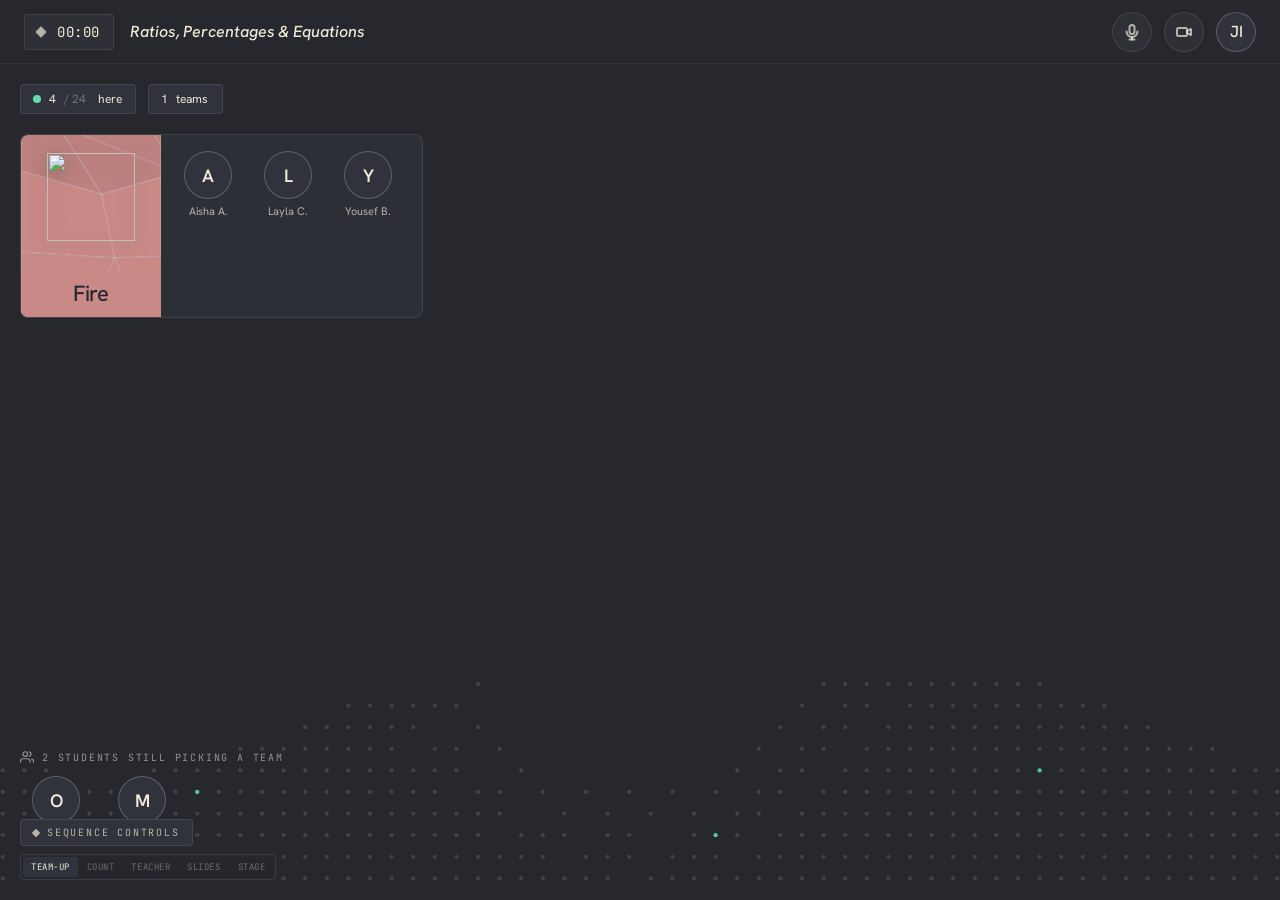
==== commit a341d689: "Fix icon rendering by inlining geometry, deconstruct prototype into screen sequence, nav scroll-spy," ====
--- a/presenter-opening.html
+++ b/presenter-opening.html
@@ -3564,5 +3564,32 @@
     startSequence();
   }
 </script>
+<script>
+/* Embed mode — ?view=teamup|mission|cinema|sands|teacher|slides|stage
+   pins the app on one screen, hides the control panel, mutes sound. */
+(function () {
+  var view = new URLSearchParams(location.search).get('view');
+  if (!view) return;
+  var css = document.createElement('style');
+  css.textContent = '#cp{display:none !important} html,body{overflow:hidden}';
+  document.head.appendChild(css);
+  function click(attr, val) {
+    var b = document.querySelector('.cp-tabs[data-attr="' + attr + '"] button[data-value="' + val + '"]');
+    if (b) b.click();
+  }
+  var isCountdown = view === 'mission' || view === 'cinema' || view === 'sands';
+  function go() {
+    click('data-sound', 'off');
+    if (isCountdown) {
+      click('data-countdown', view);
+      click('data-phase', 'countdown');
+    } else {
+      click('data-phase', view);
+    }
+  }
+  setTimeout(go, 300);
+  if (isCountdown) setInterval(go, 22000);
+})();
+</script>
 </body>
 </html>
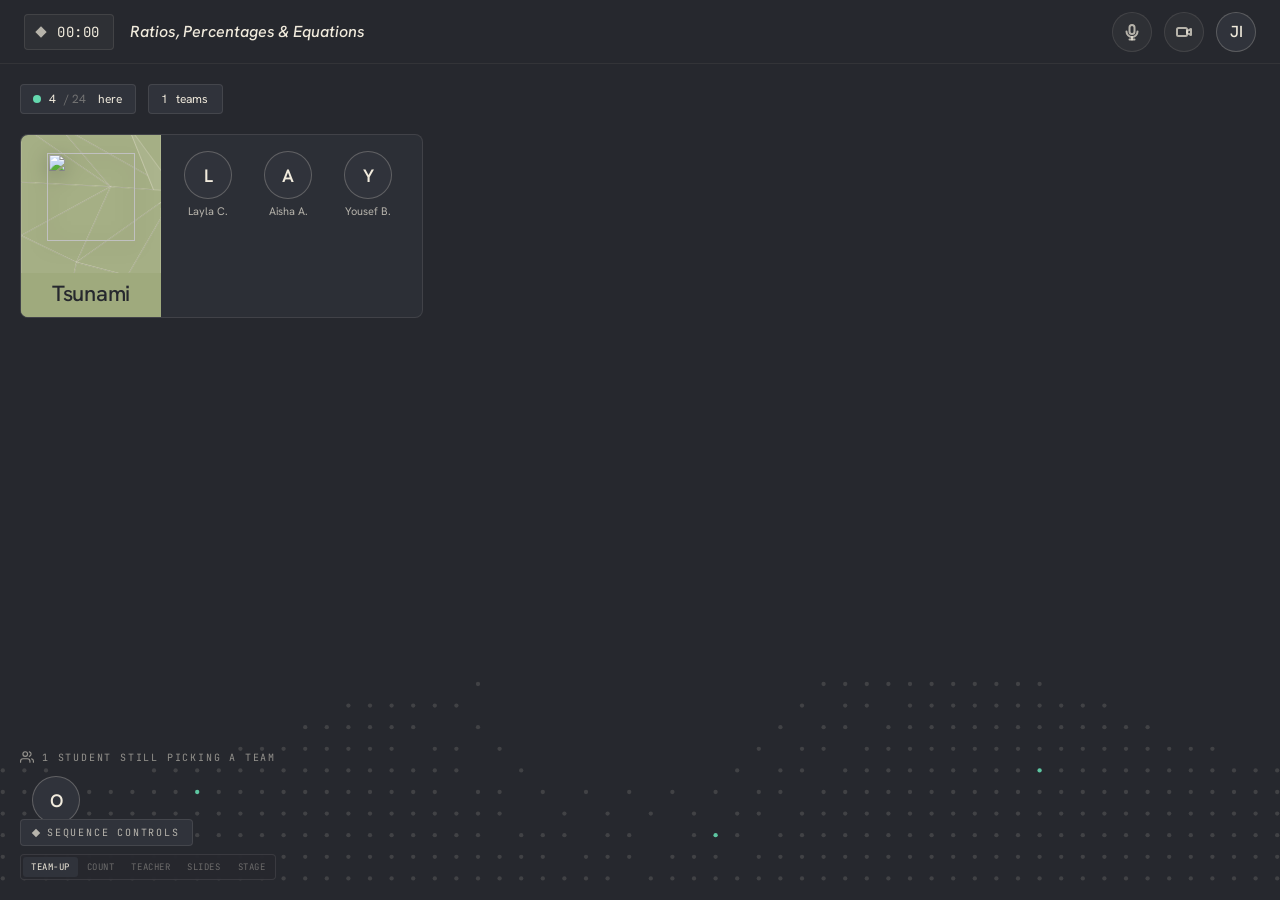
==== commit 8d3141bb: "Trim applied screens to teamup/mission/sands/stage, hold countdowns on the countdown, remove facade " ====
--- a/presenter-opening.html
+++ b/presenter-opening.html
@@ -3588,7 +3588,9 @@
     }
   }
   setTimeout(go, 300);
-  if (isCountdown) setInterval(go, 22000);
+  // hold countdown embeds on the countdown screen — restart before the
+  // sequence advances to teacher/slides
+  if (isCountdown) setInterval(go, 9000);
 })();
 </script>
 </body>
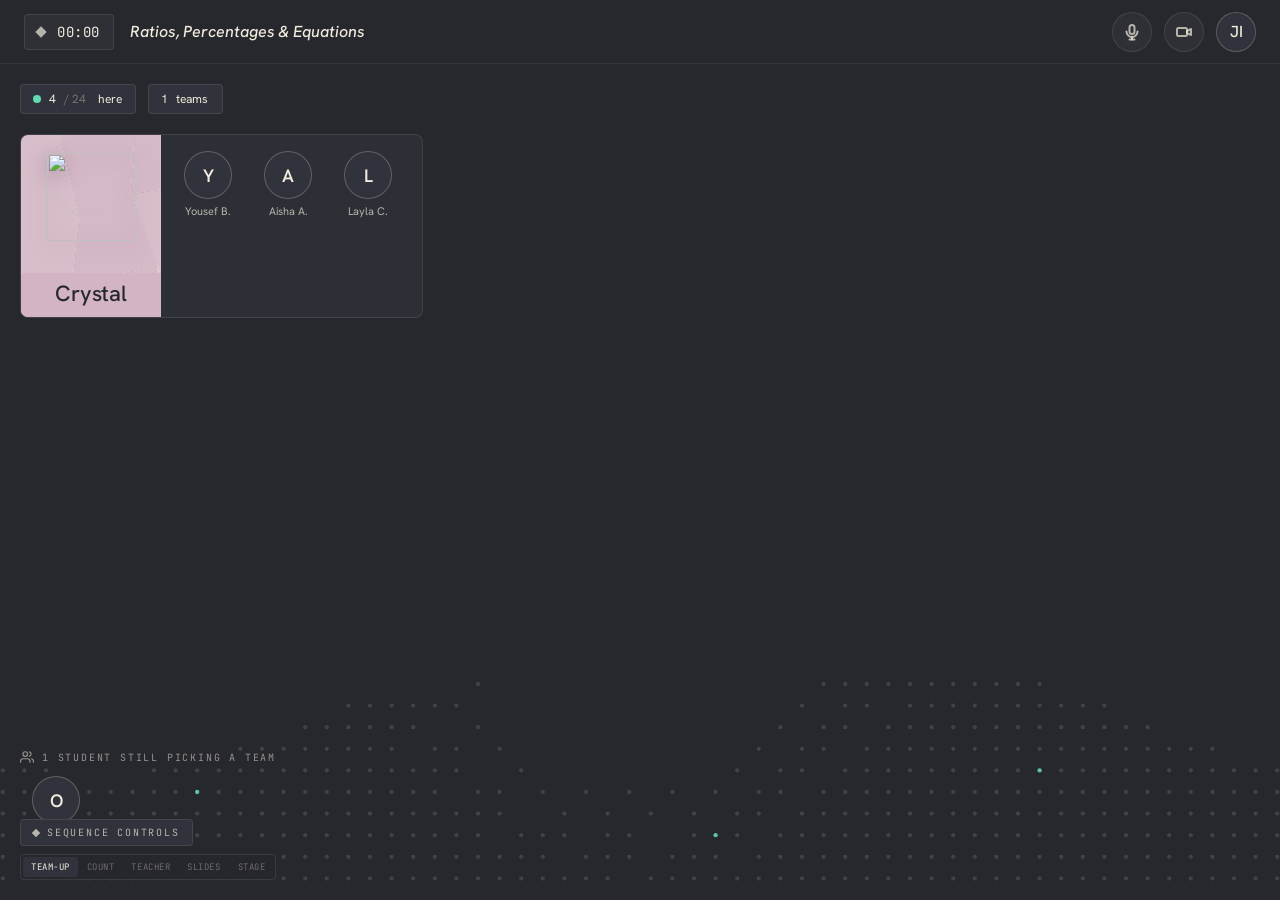
==== commit 8e81088b: "Pin each product embed to its own phase and give the community map a staggered, breathing load-in wi" ====
--- a/presenter-opening.html
+++ b/presenter-opening.html
@@ -3587,7 +3587,18 @@
       click('data-phase', view);
     }
   }
-  setTimeout(go, 300);
+  // each embed shows only its own screen: if the sequence tries to advance
+  // to the next phase, snap straight back (which replays this phase)
+  var wantPhase = isCountdown ? 'countdown' : view;
+  setTimeout(function () {
+    go();
+    var app = document.querySelector('.app');
+    if (app) {
+      new MutationObserver(function () {
+        if (app.getAttribute('data-phase') !== wantPhase) go();
+      }).observe(app, { attributes: true, attributeFilter: ['data-phase'] });
+    }
+  }, 300);
   // hold countdown embeds on the countdown screen — restart before the
   // sequence advances to teacher/slides
   if (isCountdown) setInterval(go, 9000);
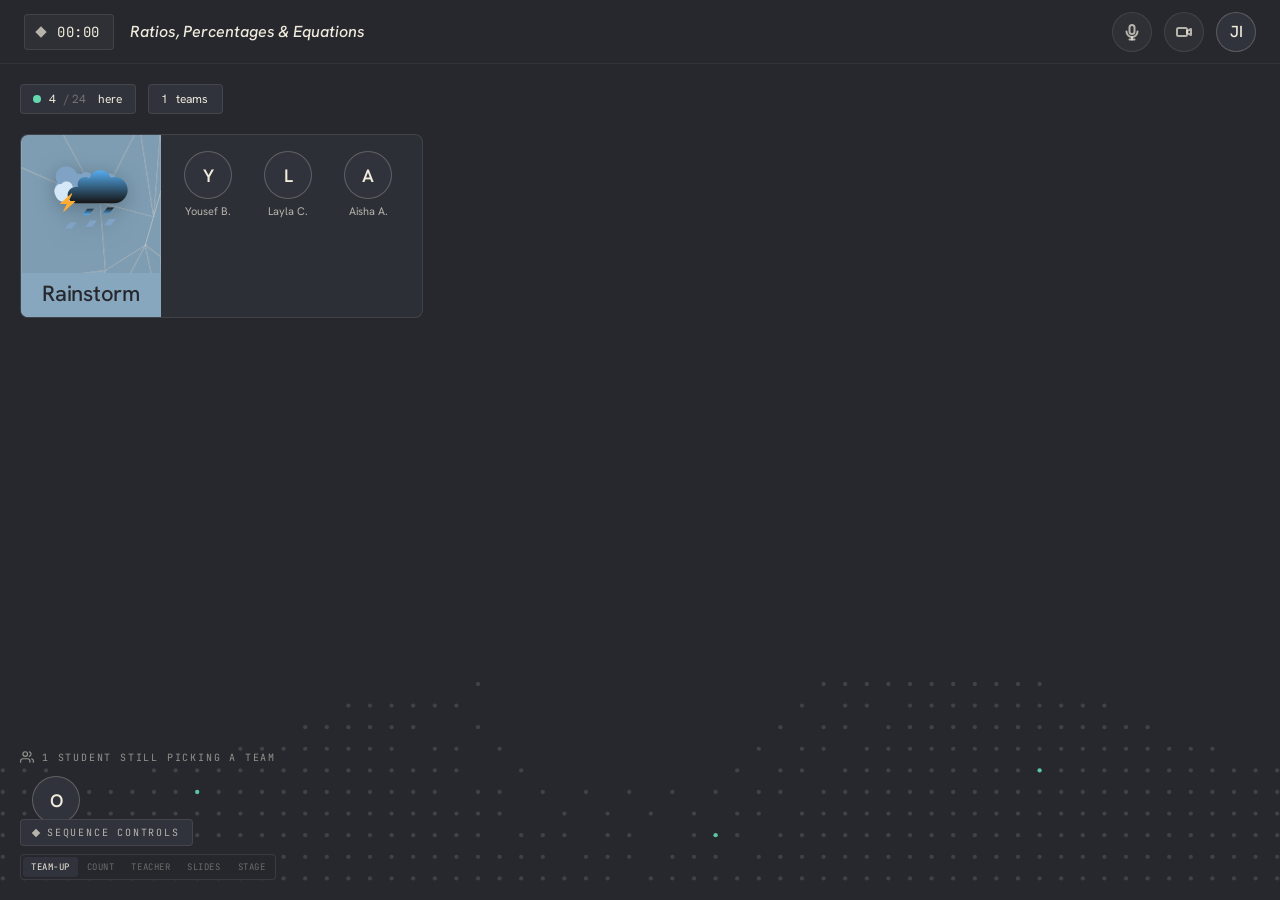
==== commit 78335e9f: "Empty the device screens for now, match the community map height to the embeds, and centre the khata" ====
--- a/presenter-opening.html
+++ b/presenter-opening.html
@@ -135,7 +135,10 @@
      doesn't spin — it lives. Countdown phase only; never wallpaper.
      Mission keeps its own instrument ring, so the Khatam yields there. */
   .khatam {
-    position: absolute; left: 50%; top: 50%;
+    /* +32px: .main sits below the 64px topbar row, so everything that
+       centers in it (countdown numeral, teacher circle) is 32px below
+       viewport center — offset the khatam to stay concentric with them */
+    position: absolute; left: 50%; top: calc(50% + 32px);
     width: 88vh; height: 88vh;
     margin: -44vh 0 0 -44vh;
     pointer-events: none; z-index: 2;
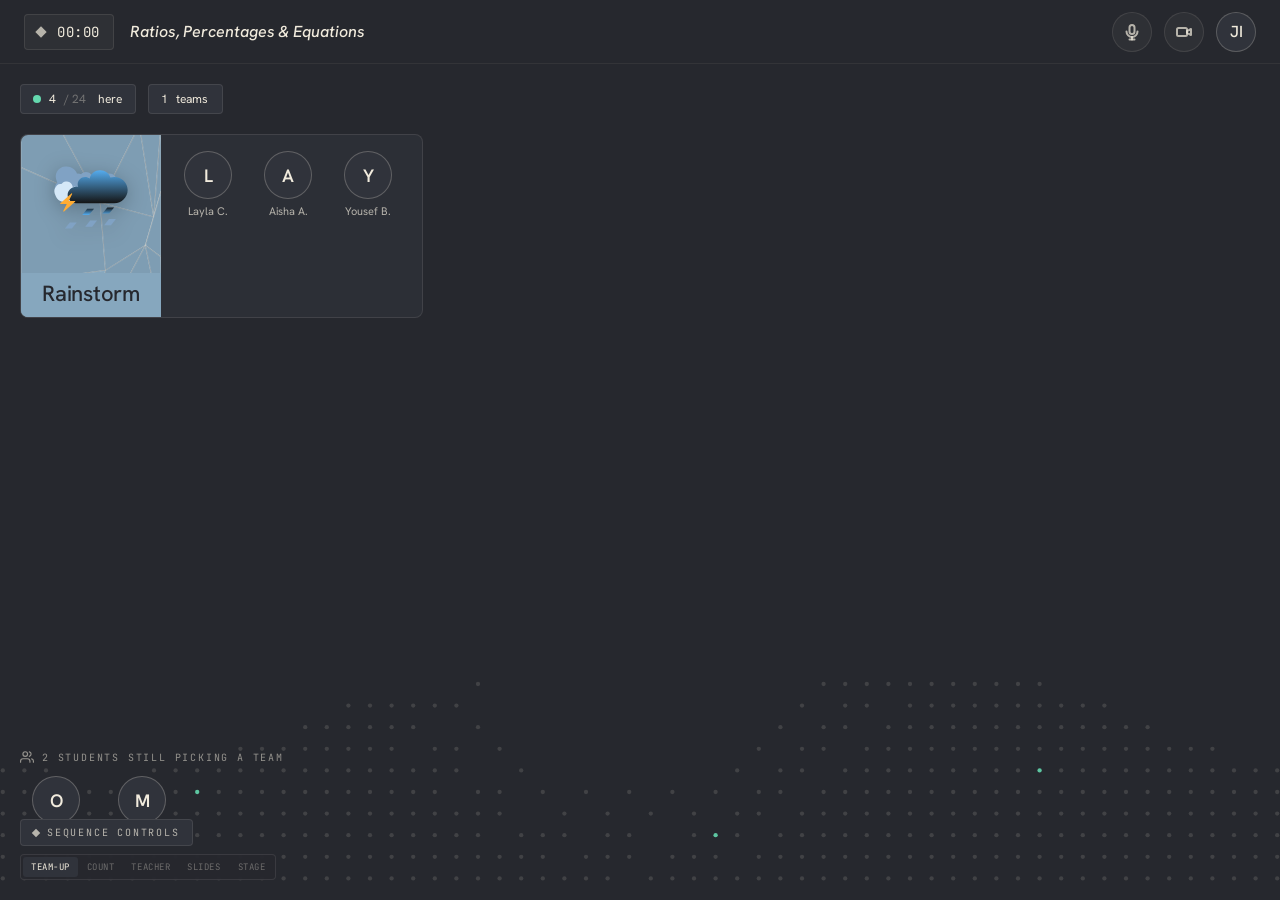
==== commit db892f20: "Journey mocks, tutor/quiz screens, animated khatam, mobile structure, copy trims - Student phone row" ====
--- a/presenter-opening.html
+++ b/presenter-opening.html
@@ -537,7 +537,7 @@
   /* Route grammar: diamond = waypoint; fill is a state, never a style.
      The route is drawn in water and only water; green appears exactly
      once — at arrival. */
-  .sands-marks { display: flex; gap: 14px; margin-top: 6px; }
+  .sands-marks { display: none; }
   .sands-mark {
     width: 7px; height: 7px;
     transform: rotate(45deg);
@@ -1922,7 +1922,6 @@
       <div class="teacher-circle"></div>
       <div class="teacher-label">
         <div class="teacher-label__name">Sara Al-Otaibi</div>
-        <div class="teacher-label__sub">Teacher · Live</div>
       </div>
     </div>
 
@@ -2047,7 +2046,6 @@
           </div>
           <div class="member__label">
             <div class="member__name">Sara Al-Otaibi</div>
-            <div class="member__sub">Teacher · Live</div>
           </div>
         </div>
 
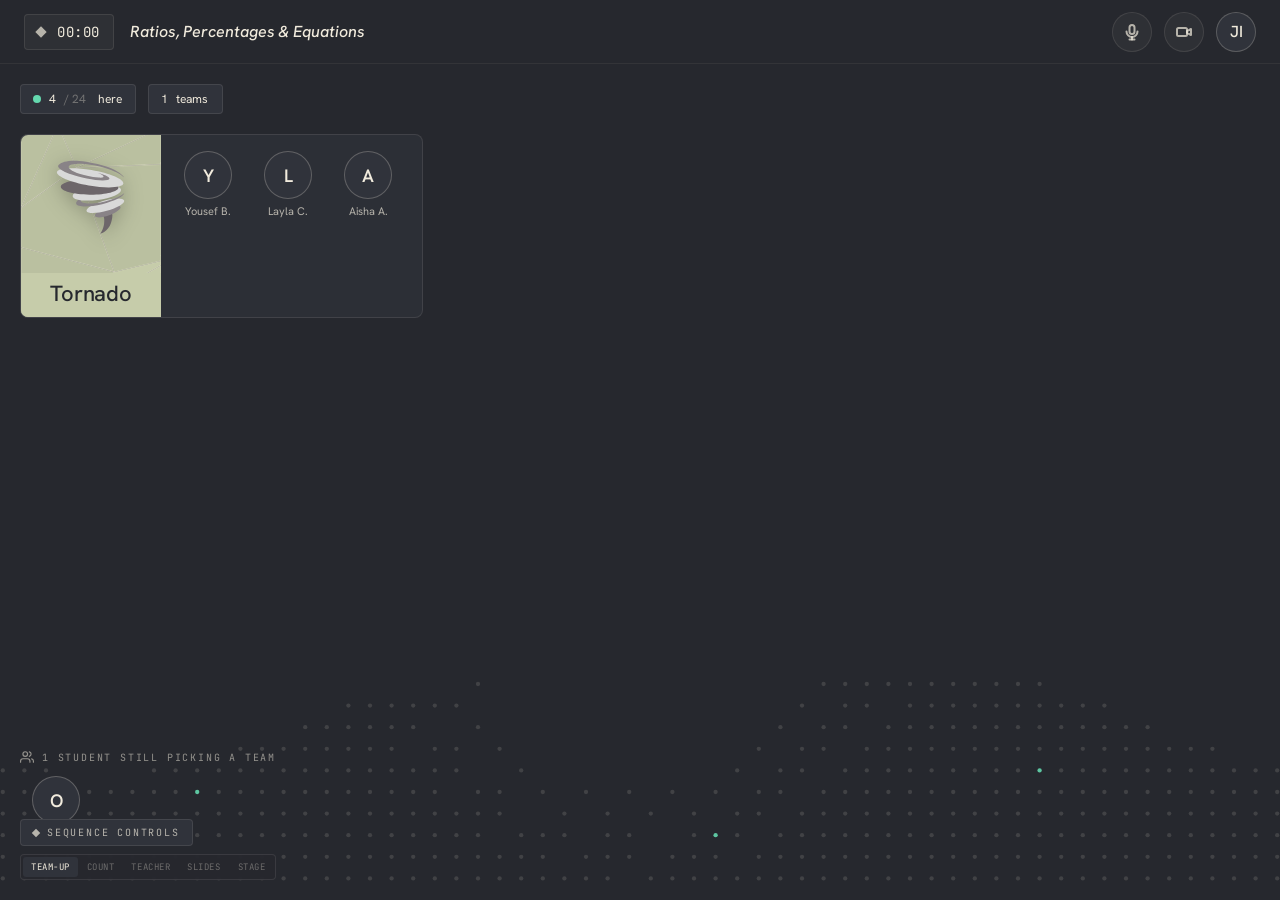
==== commit 67ecaf73: "Certificate as khatam ground, serif countdown labels, solid team-up counts - Certificate: khatam now" ====
--- a/presenter-opening.html
+++ b/presenter-opening.html
@@ -380,13 +380,10 @@
     text-shadow: 0 0 32px rgba(241,235,221,0.18);
   }
   .cin-label__en {
-    font-family: var(--font-mono);
-    font-size: 14px; font-weight: 400;
-    text-transform: uppercase;
-    letter-spacing: 0.4em;
-    color: var(--fg-subtle);
-    /* trim trailing letter-spacing so the centering reads true */
-    padding-left: 0.4em;
+    font-family: var(--font-serif);
+    font-size: 30px; font-weight: 500;
+    letter-spacing: -0.015em;
+    color: var(--fg);
   }
 
   .cin-stage {
@@ -473,8 +470,8 @@
     text-shadow: 0 0 16px rgba(210,164,122,0.3);
   }
   .sands-label__en {
-    font-family: var(--font-mono); font-size: 11px;
-    letter-spacing: 0.32em; text-transform: uppercase; color: var(--fg-faint);
+    font-family: var(--font-serif); font-size: 30px; font-weight: 500;
+    letter-spacing: -0.015em; color: var(--fg);
   }
   .sands-numeral {
     position: relative;
@@ -2745,16 +2742,10 @@
   };
 
   // Smooth integer tween for the count chips
-  function tweenNumber(el, from, to, duration) {
-    if (!el || from === to) { if (el) el.textContent = to; return; }
-    const start = performance.now();
-    function frame(now) {
-      const t = Math.min(1, (now - start) / duration);
-      const eased = 1 - Math.pow(1 - t, 3);
-      el.textContent = Math.round(from + (to - from) * eased);
-      if (t < 1) requestAnimationFrame(frame);
-    }
-    requestAnimationFrame(frame);
+  function tweenNumber(el, from, to) {
+    // Solid numbers — overlapping rAF tweens made the chips glitch, so the
+    // count snaps straight to its new value.
+    if (el) el.textContent = to;
   }
 
   function renderTeamup() {
